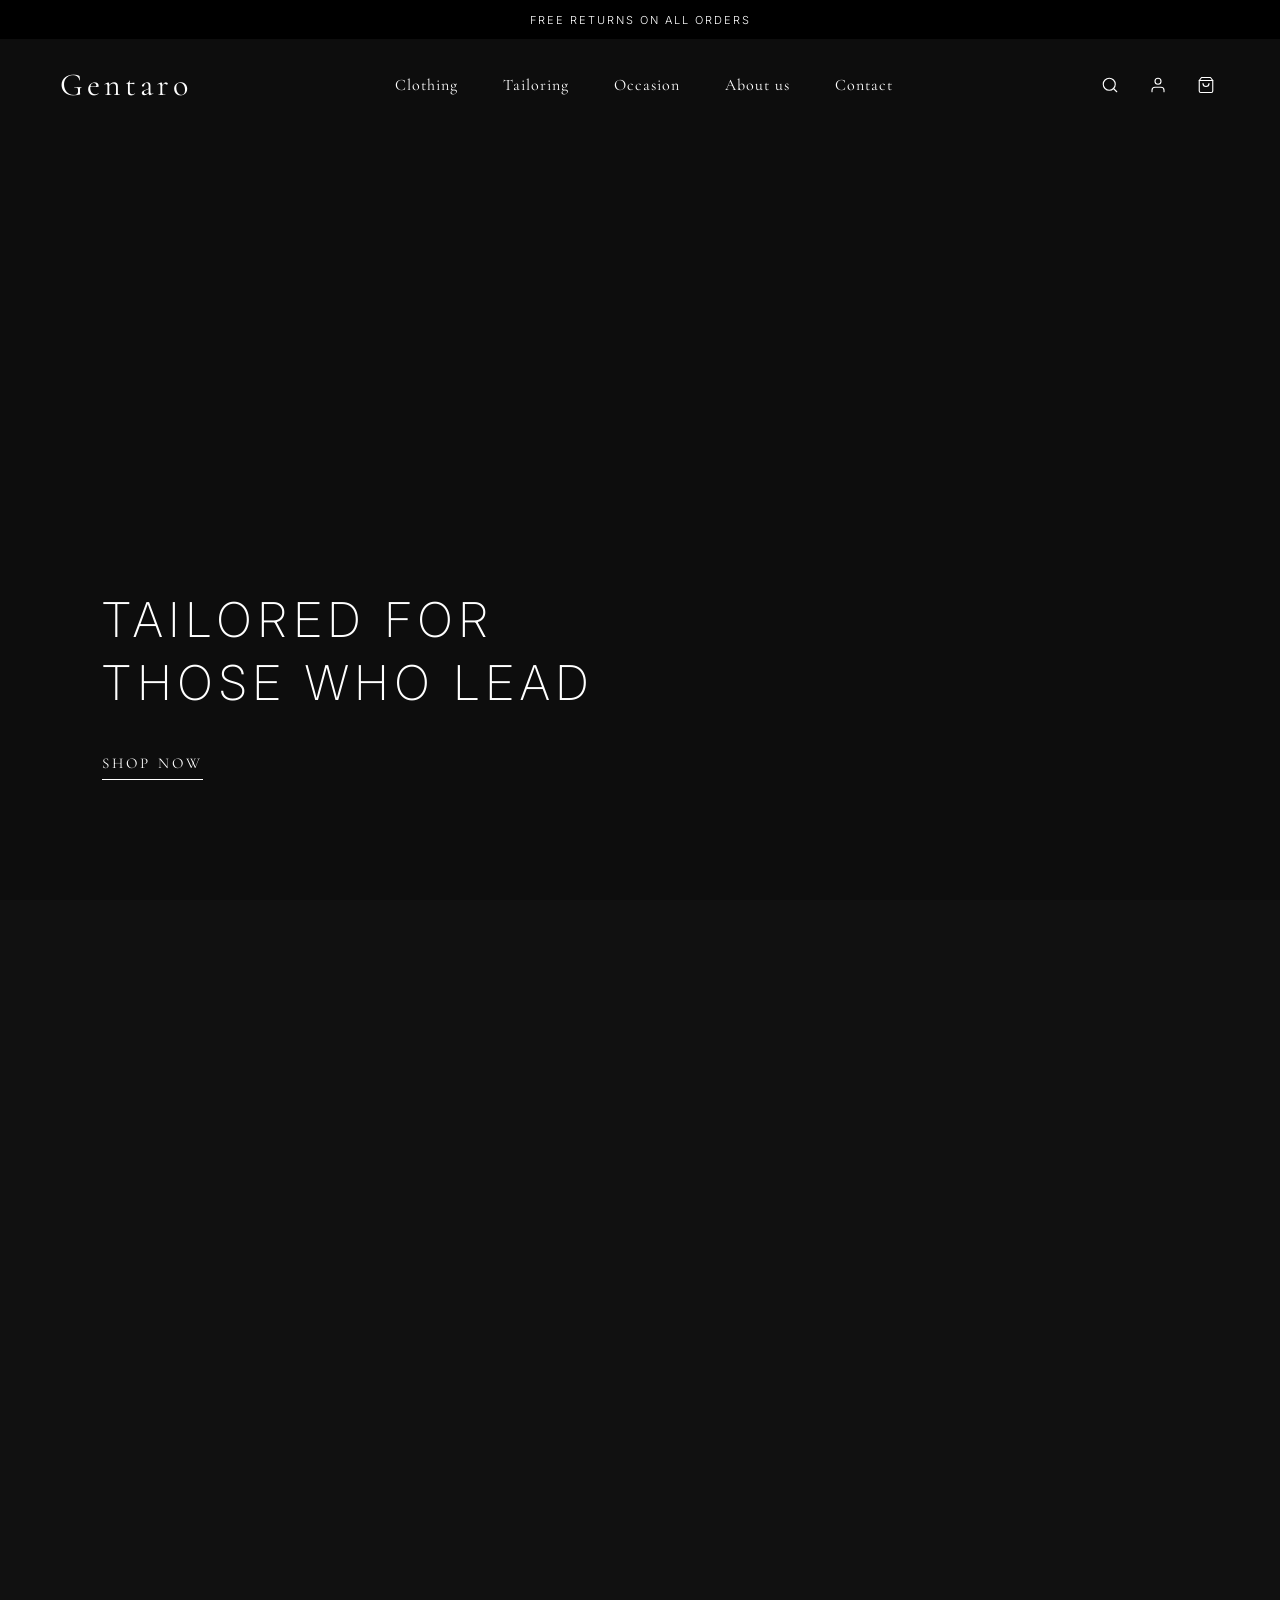
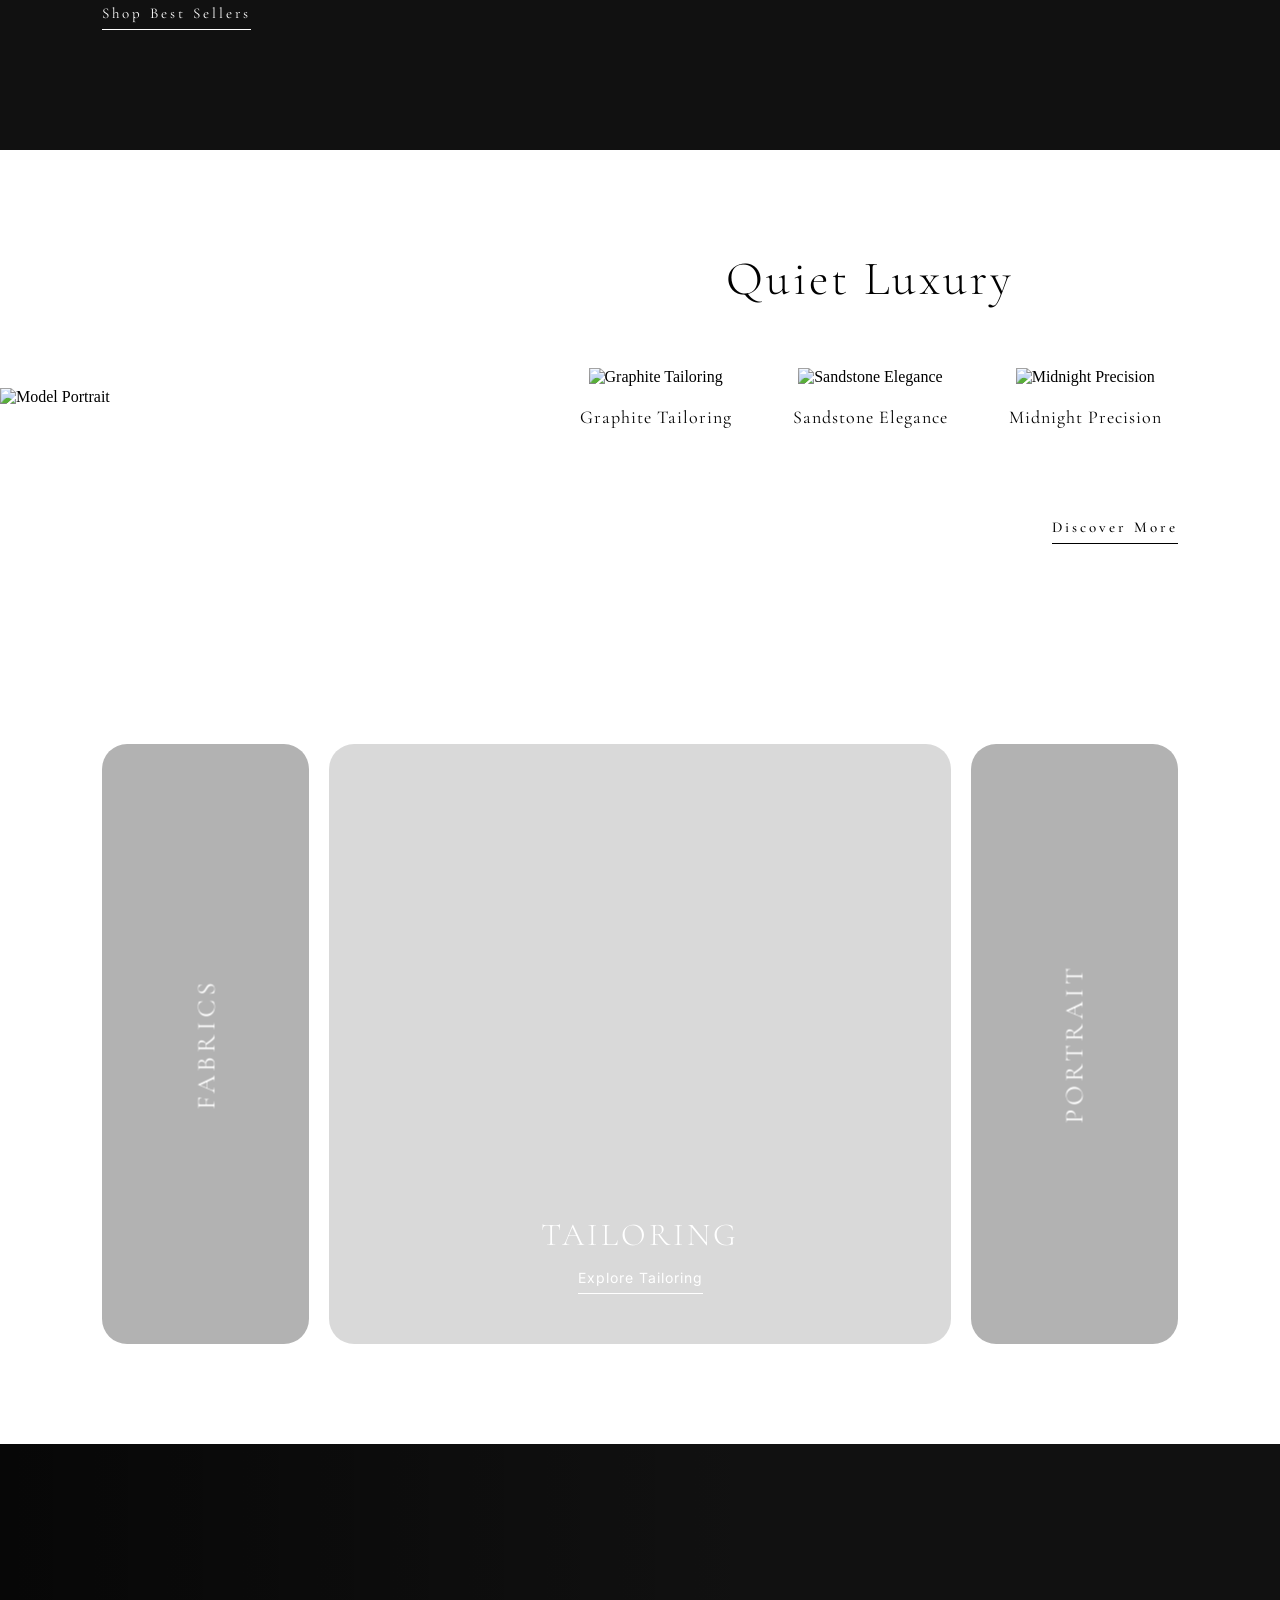
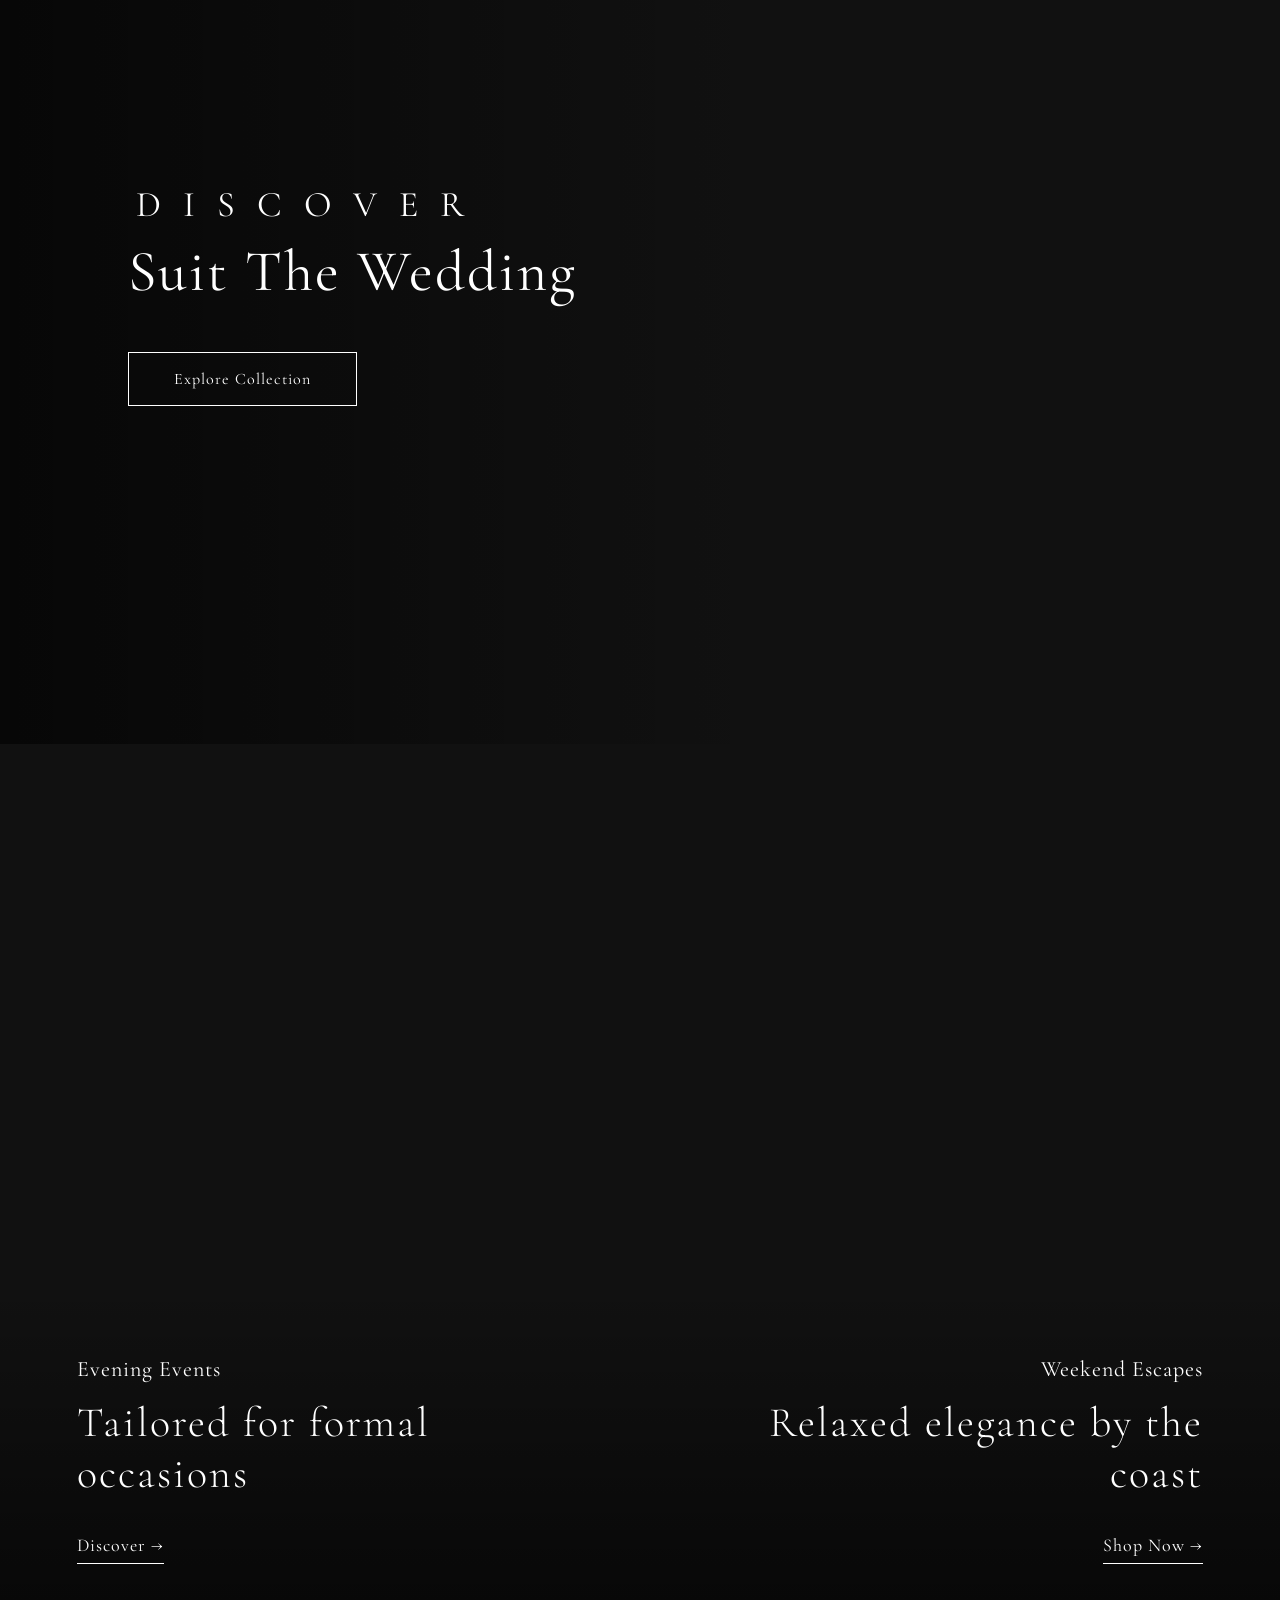
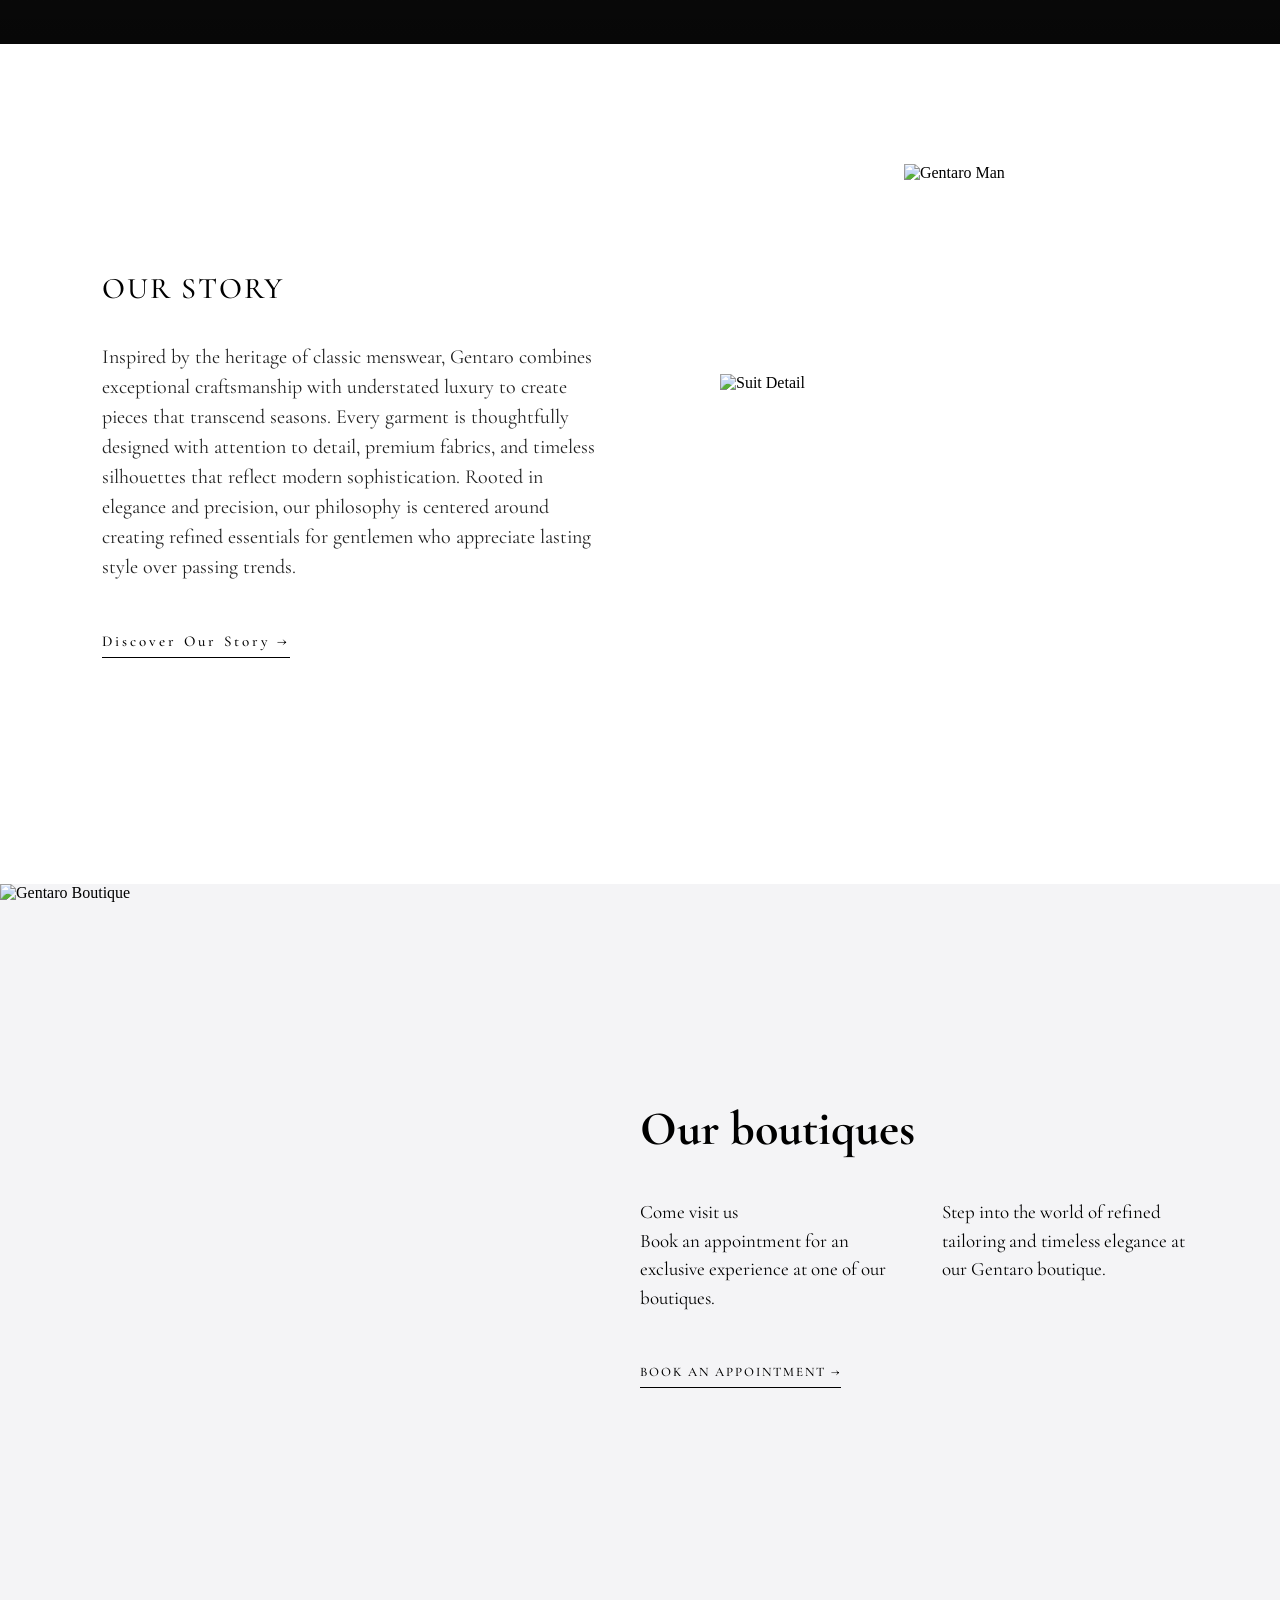
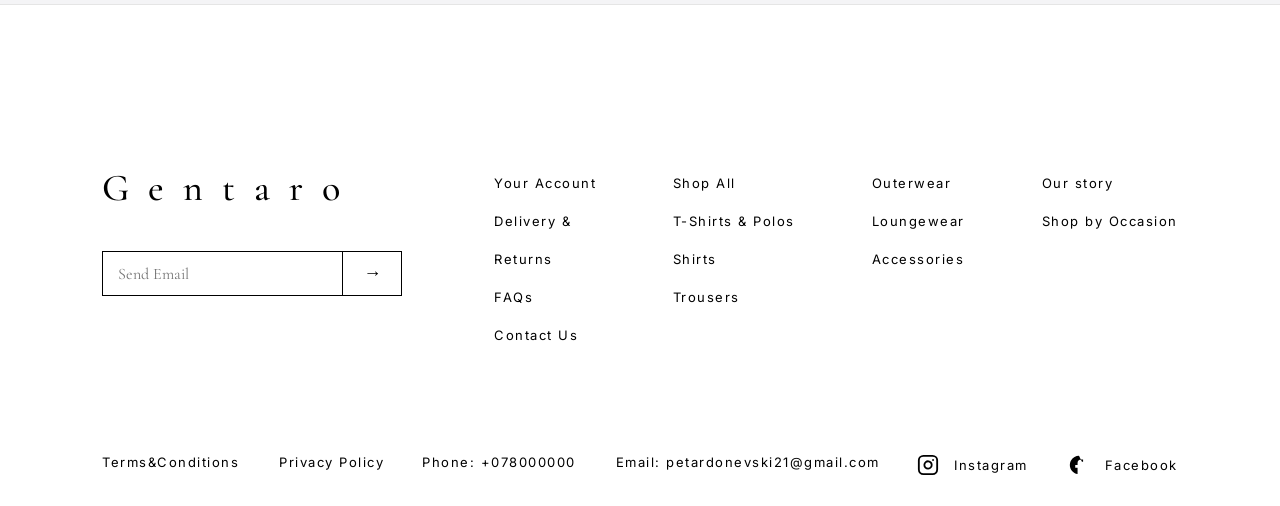
==== index.html @ dd0a818c "Initial website commit" ====
<!DOCTYPE html>
<html lang="mk">
<head>
    <meta charset="UTF-8">
    <meta name="viewport" content="width=device-width, initial-scale=1.0">
    <title>Gentaro</title>
    <link rel="preconnect" href="https://fonts.googleapis.com">
    <link rel="preconnect" href="https://fonts.gstatic.com" crossorigin>
    <link href="https://fonts.googleapis.com/css2?family=Cormorant+Garamond:ital,wght@0,300;0,400;0,500;0,600;0,700;1,400&family=Inter:wght@200;300;400;500;600&display=swap" rel="stylesheet">
    <link rel="stylesheet" href="style.css">
    <link rel="stylesheet" href="buttons.css">
    <link rel="stylesheet" href="header-scroll.css">
    <script src="header-scroll.js" defer></script>
    <script src="script.js" defer></script>
</head>
<body>

    <div class="announcement-bar">
        <div class="ticker-container">
            <span class="ticker-item active">Free returns on all orders</span>
            <span class="ticker-item">Private tailoring experience available</span>
            <span class="ticker-item">Luxury in every detail</span>
        </div>
    </div>

<header class="site-header">
        <div class="logo">Gentaro</div>
        <nav class="nav-links">
            
            <div class="clothing-wrapper">
                <a href="#">Clothing</a>
                <div class="mega-menu">
                    <div class="mega-menu-left">
                        <div class="mega-menu-column">
                            <h4>Categories</h4>
                            <a href="../PRVASTRANA/SUITS/suits.html">Shop All</a>
                            <a href="../PRVASTRANA/SUITS/suits.html">Suits</a>
                            <a href="#">Outerwear</a>
                            <a href="#">Accessories</a>
                        </div>
                        <div class="mega-menu-column">
                            <h4>Explore</h4>
                            <a href="#">New Arrivals</a>
                            <a href="#">Must Have</a>
                            <a href="#">Summer 2026</a>
                        </div>
                    </div>
                    <div class="mega-menu-right">
                        <div class="mega-img-wrapper">
                            <img src="../PRVASTRANA/slikizaprva/levoclothing.png" alt="Boutique"> 
                        </div>
                        <div class="mega-img-wrapper">
                            <img src="../PRVASTRANA/slikizaprva/clothingdesno.png" alt="Model"> 
                        </div>
                    </div>
                </div>
            </div>
            
            <div class="tailoring-wrapper">
                <a href="#">Tailoring</a>
                <div class="mega-menu">
                    <div class="tailoring-grid">
                        <a href="#" class="tailoring-card">
                            <img src="../PRVASTRANA/slikizaprva/BESPOKETAILORING.png" alt="Bespoke Tailoring">
                            <div class="card-overlay"></div>
                            <span class="card-title">Bespoke Tailoring</span>
                        </a>
                        <a href="#" class="tailoring-card">
                            <img src="../PRVASTRANA/slikizaprva/MEASURE.png" alt="Made to Measure">
                            <div class="card-overlay"></div>
                            <span class="card-title">Made to Measure</span>
                        </a>
                        <a href="../PRVASTRANA/TAILORING/tailoring.html" class="tailoring-card">
                            <img src="../PRVASTRANA/slikizaprva/PROCESS.jpg" alt="The Process">
                            <div class="card-overlay"></div>
                            <span class="card-title">The Process</span>
                        </a>
                    </div>
                </div>
            </div>
            
            <div class="occasion-wrapper">
                <a href="#">Occasion</a>
                <div class="mega-menu">
                    <div class="occasion-left">
                        <div class="mega-menu-column">
                            <h4>Special Occasions</h4>
                            <a href="#">Party Season</a>
                            <a href="#">Wedding</a>
                            <a href="#">Date Night</a>
                            <a href="#">Black Tie</a>
                            
                            <h4 style="margin-top: 30px;">Everyday</h4>
                            <a href="#">Weekend</a>
                            <a href="#">Work</a>
                        </div>
                    </div>
                    
                    <div class="occasion-right">
                        <a href="#" class="occasion-card">
                            <img src="../PRVASTRANA/slikizaprva/occasioneden.png" alt="Work">
                            <div class="card-overlay"></div>
                            <span class="card-title">Work</span>
                        </a>
                        <a href="#" class="occasion-card">
                            <img src="../PRVASTRANA/slikizaprva/occasiondva.png" alt="Party">
                            <div class="card-overlay"></div>
                            <span class="card-title">Party</span>
                        </a>
                        <a href="#" class="occasion-card">
                            <img src="../PRVASTRANA/slikizaprva/occasiontri.png" alt="Weekend">
                            <div class="card-overlay"></div>
                            <span class="card-title">Weekend</span>
                        </a>
                    </div>
                </div>
            </div>
            
            <a href="../PRVASTRANA/ABOUT/about.html">About us</a>
            <a href="../PRVASTRANA/CONTACT/contact.html">Contact</a>
        </nav>
        
<div class="header-icons">
            <button class="icon-btn" aria-label="Search">
                <svg width="18" height="18" viewBox="0 0 24 24" fill="none" stroke="currentColor" stroke-width="1.5" stroke-linecap="round" stroke-linejoin="round"><circle cx="11" cy="11" r="8"></circle><line x1="21" y1="21" x2="16.65" y2="16.65"></line></svg>
            </button>
            <a href="../PRVASTRANA/LOGIN/login.html" class="icon-btn" aria-label="Profile">
                <svg width="18" height="18" viewBox="0 0 24 24" fill="none" stroke="currentColor" stroke-width="1.5" stroke-linecap="round" stroke-linejoin="round"><path d="M20 21v-2a4 4 0 0 0-4-4H8a4 4 0 0 0-4 4v2"></path><circle cx="12" cy="7" r="4"></circle></svg>
            </a>
            <button class="icon-btn" aria-label="Cart">
                <svg width="18" height="18" viewBox="0 0 24 24" fill="none" stroke="currentColor" stroke-width="1.5" stroke-linecap="round" stroke-linejoin="round"><path d="M6 2L3 6v14a2 2 0 0 0 2 2h14a2 2 0 0 0 2-2V6l-3-4z"></path><line x1="3" y1="6" x2="21" y2="6"></line><path d="M16 10a4 4 0 0 1-8 0"></path></svg>
            </button>
            
            <!-- НОВО: Копче за мобилно мени (Хамбургер) -->
            <button class="icon-btn mobile-menu-toggle" aria-label="Menu" style="display: none;">
                <svg width="22" height="22" viewBox="0 0 24 24" fill="none" stroke="currentColor" stroke-width="1.5"><line x1="3" y1="12" x2="21" y2="12"></line><line x1="3" y1="6" x2="21" y2="6"></line><line x1="3" y1="18" x2="21" y2="18"></line></svg>
            </button>
        </div>
    </header>

    <section class="hero-section">
        <div class="hero-content">
            <h1>TAILORED FOR<br>THOSE WHO LEAD</h1>
            <a href="../PRVASTRANA/SUITS/suits.html" class="shop-now-btn">SHOP NOW</a>
        </div>
    </section>
    <section class="best-sellers-section">
        <div class="best-sellers-content">
            <a href="../PRVASTRANA/SUITS/suits.html" class="shop-now-btn">Shop Best Sellers</a>
        </div>
    </section>
<section class="quiet-luxury-section">
    <div class="ql-container">
        
        <div class="ql-left reveal-up">
            <div class="portrait-wrapper">
                <img src="../PRVASTRANA/slikizaprva/TRETASEKCIJA.png" alt="Model Portrait" class="portrait-img">
            </div>
        </div>

        <div class="ql-right">
            <h2 class="ql-title reveal-up">Quiet Luxury</h2>
            
            <div class="products-grid">
                <div class="product-card reveal-up" style="transition-delay: 0.1s;">
                    <div class="img-wrapper">
                        <img src="../PRVASTRANA/slikizaprva/prva.png" alt="Graphite Tailoring" class="main-img">
                        <img src="../PRVASTRANA/slikizaprva/prvanahover.png" alt="Graphite Tailoring Hover" class="hover-img">
                    </div>
                    <p>Graphite Tailoring</p>
                </div>
                
                <div class="product-card reveal-up" style="transition-delay: 0.3s;">
                    <div class="img-wrapper">
                        <img src="../PRVASTRANA/slikizaprva/vtora.png" alt="Sandstone Elegance" class="main-img">
                        <img src="../PRVASTRANA/slikizaprva/vtorahover.png" alt="Sandstone Elegance Hover" class="hover-img">
                    </div>
                    <p>Sandstone Elegance</p>
                </div>
                
                <div class="product-card reveal-up" style="transition-delay: 0.5s;">
                    <div class="img-wrapper">
                        <img src="../PRVASTRANA/slikizaprva/treta.png" alt="Midnight Precision" class="main-img">
                        <img src="../PRVASTRANA/slikizaprva/tretahover.png" alt="Midnight Precision Hover" class="hover-img">
                    </div>
                    <p>Midnight Precision</p>
                </div>
            </div>

            <div class="ql-footer reveal-up" style="transition-delay: 0.7s;">
                <a href="#" class="shop-now-btn text-dark">Discover More</a>
            </div>
        </div>
    </div>
</section>
    <section class="accordion-section">
    <div class="accordion-container">
        
        <div class="accordion-panel" style="background-image: url('../PRVASTRANA/slikizaprva/CETVRTASEKCIJATRI.jpg');">
            <div class="panel-vertical-title">FABRICS</div>
            <div class="panel-content">
                <h3>FABRICS</h3>
                <a href="#" class="shop-now-btn">Explore Fabrics</a>
            </div>
        </div>

        <div class="accordion-panel active" style="background-image: url('../PRVASTRANA/slikizaprva/CETVRTASEKCIJA.png');">
            <div class="panel-vertical-title">TAILORING</div>
            <div class="panel-content">
                <h3>TAILORING</h3>
                <a href="../PRVASTRANA/TAILORING/tailoring.html" class="shop-now-btn">Explore Tailoring</a>
            </div>
        </div>

        <div class="accordion-panel" style="background-image: url('../PRVASTRANA/slikizaprva/CETVRTASEKCIJADVA.png');">
            <div class="panel-vertical-title">PORTRAIT</div>
            <div class="panel-content">
                <h3>PORTRAIT</h3>
                <a href="#" class="shop-now-btn">Explore Portrait</a>
            </div>
        </div>

    </div>
</section>
<section class="wedding-section">
    <div class="wedding-content reveal-up">
        <h4 class="wedding-subtitle">DISCOVER</h4>
        <h2 class="wedding-title">Suit The Wedding</h2>
        
        <a href="../PRVASTRANA/SUITS/suits.html" class="wedding-btn">Explore Collection</a>
    </div>
</section>
<section class="split-display-section">
    
    <div class="split-block left-block" style="background-image: url('../PRVASTRANA/slikizaprva/leva.png');">
        <div class="split-text-content align-left reveal-up">
            <h4>Evening Events</h4>
            <h2>Tailored for formal occasions</h2>
            <a href="../PRVASTRANA/SUITS/suits.html" class="shop-now-btn text-white">Discover &rarr;</a>
        </div>
    </div>

    <div class="split-block right-block" style="background-image: url('../PRVASTRANA/slikizaprva/SESTADESNA.png');">
        <div class="split-text-content align-right reveal-up">
            <h4>Weekend Escapes</h4>
            <h2>Relaxed elegance by the coast</h2>
            <a href="../PRVASTRANA/SUITS/suits.html" class="shop-now-btn text-white">Shop Now &rarr;</a>
        </div>
    </div>

</section>
<section class="our-story-section">
    <div class="our-story-container">
        
        <div class="our-story-text reveal-up">
            <h2>OUR STORY</h2>
            <p>
                Inspired by the heritage of classic menswear, Gentaro combines exceptional craftsmanship 
                with understated luxury to create pieces that transcend seasons. Every garment is 
                thoughtfully designed with attention to detail, premium fabrics, and timeless 
                silhouettes that reflect modern sophistication. Rooted in elegance and precision, our 
                philosophy is centered around creating refined essentials for gentlemen who 
                appreciate lasting style over passing trends.
            </p>
            <a href="../PRVASTRANA/ABOUT/about.html" class="shop-now-btn text-dark">Discover Our Story &rarr;</a>
        </div>

        <div class="our-story-images reveal-up">
            <img src="../PRVASTRANA/slikizaprva/abouteden.png" alt="Gentaro Man" class="story-img-top">
            <img src="../PRVASTRANA/slikizaprva/aboutdva.jpg" alt="Suit Detail" class="story-img-bottom">
        </div>

    </div>
</section>

<section class="boutiques-section">
    <div class="boutiques-image-container">
        <img src="../PRVASTRANA/slikizaprva/predposledna.png" alt="Gentaro Boutique" class="boutique-img">
    </div>

    <div class="boutiques-content">
        <div class="boutiques-text-wrapper reveal-up">
            <h2>Our boutiques</h2>
            <div class="boutiques-info-columns">
                <p>
                    Come visit us<br>
                    Book an appointment for an exclusive experience at one of our boutiques.
                </p>
                <p>
                    Step into the world of refined tailoring and timeless elegance at our Gentaro boutique.
                </p>
            </div>
            <a href="../PRVASTRANA/CONTACT/contact.html#appointment" class="shop-now-btn text-dark uppercase-btn">BOOK AN APPOINTMENT &rarr;</a>
        </div>
    </div>
</section>
<footer class="site-footer">
    <div class="footer-top">
        <div class="footer-left">
            <h2 class="footer-logo">G e n t a r o</h2>
            <div class="newsletter-box">
                <input type="email" placeholder="Send Email" class="newsletter-input">
                <button class="newsletter-btn">→</button>
            </div>
        </div>
        
        <div class="footer-links">
            <div class="link-column">
                <a href="#" class="footer-link">Your Account</a>
                <a href="#" class="footer-link">Delivery &</a>
                <a href="#" class="footer-link">Returns</a>
                <a href="#" class="footer-link">FAQs</a>
                <a href="#" class="footer-link">Contact Us</a>
            </div>
            <div class="link-column">
                <a href="#" class="footer-link">Shop All</a>
                <a href="#" class="footer-link">T-Shirts & Polos</a>
                <a href="#" class="footer-link">Shirts</a>
                <a href="#" class="footer-link">Trousers</a>
            </div>
            <div class="link-column">
                <a href="#" class="footer-link">Outerwear</a>
                <a href="#" class="footer-link">Loungewear</a>
                <a href="#" class="footer-link">Accessories</a>
            </div>
            <div class="link-column">
                <a href="#" class="footer-link">Our story</a>
                <a href="#" class="footer-link">Shop by Occasion</a>
            </div>
        </div>
    </div>

    <div class="footer-bottom">
        <div class="bottom-left">
            <a href="#" class="footer-link">Terms&Conditions</a>
            <a href="#" class="footer-link">Privacy Policy</a>
        </div>
        
        <div class="bottom-center">
            <p>Phone: +078000000</p>
            <p>Email: petardonevski21@gmail.com</p>
        </div>
        
        <div class="bottom-right">
            <a href="#" class="footer-link social-link">
                <svg class="social-icon" viewBox="0 0 24 24" fill="none" stroke="currentColor" stroke-width="2" stroke-linecap="round" stroke-linejoin="round">
                    <rect x="2" y="2" width="20" height="20" rx="5" ry="5"></rect>
                    <path d="M16 11.37A4 4 0 1 1 12.63 8 4 4 0 0 1 16 11.37z"></path>
                    <line x1="17.5" y1="6.5" x2="17.51" y2="6.5"></line>
                </svg>
                Instagram
            </a>
            <a href="#" class="footer-link social-link">
                <svg class="social-icon" viewBox="0 0 24 24" fill="currentColor">
                    <path d="M12 2C6.477 2 2 6.477 2 12c0 4.991 3.657 9.128 8.438 9.878v-6.987h-2.54V12h2.54V9.797c0-2.506 1.492-3.89 3.777-3.89 1.094 0 2.238.195 2.238.195v2.46h-1.26c-1.243 0-1.63 1.562V12h2.773l-.443 2.89h-2.33v6.988C18.343 21.128 22 16.991 22 12c0-5.523-4.477-10-10-10z"></path>
                </svg>
                Facebook
            </a>
        </div>
    </div>
</footer>

<div class="search-overlay" id="searchOverlay"></div>
<div class="search-panel" id="searchPanel">
    <button class="search-close-btn" id="searchCloseBtn" aria-label="Close Search">
        <svg width="28" height="28" viewBox="0 0 24 24" fill="none" stroke="currentColor" stroke-width="1" stroke-linecap="round" stroke-linejoin="round"><line x1="18" y1="6" x2="6" y2="18"></line><line x1="6" y1="6" x2="18" y2="18"></line></svg>
    </button>
    <div class="search-content">
        <h2 class="search-title">Search</h2>
        <div class="search-input-wrapper">
            <input type="text" class="search-input" placeholder="What are you looking for?">
            <button class="search-submit-btn">
                <svg width="22" height="22" viewBox="0 0 24 24" fill="none" stroke="currentColor" stroke-width="1.5" stroke-linecap="round" stroke-linejoin="round"><circle cx="11" cy="11" r="8"></circle><line x1="21" y1="21" x2="16.65" y2="16.65"></line></svg>
            </button>
        </div>

        <div class="search-suggestions">
            <h3 class="suggestions-heading">Search Suggestions</h3>
            <ul class="suggestions-list">
                <li><a href="../PRVASTRANA/SUITS/suits.html">Suits & Tailoring</a></li>
                <li><a href="#">New Arrivals</a></li>
                <li><a href="#">Summer 2026 Collection</a></li>
                <li><a href="#">Accessories</a></li>
            </ul>
        </div>
    </div>
</div>
<div class="cart-overlay" id="cartOverlay"></div>
<div class="cart-panel" id="cartPanel">
    <div class="cart-header">
        <h2 class="cart-title">Shopping Bag</h2>
        <button class="cart-close-btn" id="cartCloseBtn" aria-label="Close Cart">
            <svg width="24" height="24" viewBox="0 0 24 24" fill="none" stroke="currentColor" stroke-width="1" stroke-linecap="round" stroke-linejoin="round"><line x1="18" y1="6" x2="6" y2="18"></line><line x1="6" y1="6" x2="18" y2="18"></line></svg>
        </button>
    </div>
    
    <div class="cart-content">
        <div class="cart-item">
            <div class="cart-item-img-wrapper">
                <img src="../PRVASTRANA/PRODUCTS6CRVENO/slikiodela/crveno.png" alt="Graphite Tailoring" class="cart-item-img">
            </div>
            <div class="cart-item-details">
                <div class="cart-item-top">
                    <h3 class="cart-item-name">Graphite Tailoring</h3>
                    <p class="cart-item-price">€ 1,250.00</p>
                </div>
                <p class="cart-item-meta">Color: Charcoal</p>
                <p class="cart-item-meta">Size: 40R</p>
                <div class="cart-item-bottom">
                    <div class="cart-quantity">
                        <button class="qty-btn">-</button>
                        <span class="qty-num">1</span>
                        <button class="qty-btn">+</button>
                    </div>
                    <button class="cart-item-remove">Remove</button>
                </div>
            </div>
        </div>
    </div>

    <div class="cart-footer">
        <div class="cart-subtotal">
            <span>Subtotal</span>
            <span>€ 1,250.00</span>
        </div>
        <p class="cart-shipping-note">Taxes and shipping calculated at checkout.</p>
        <button class="cart-checkout-btn">Proceed to Checkout</button>
    </div>
</div>


        <!-- НОВО: Мобилно Мени Панел (според menimobile.JPG) -->
<div class="mobile-menu-overlay" id="mobileMenuOverlay"></div>
<div class="mobile-menu-panel" id="mobileMenuPanel">
<div class="m-menu-header">
    <a href="../PRVASTRANA/LOGIN/login.html" aria-label="Profile" style="color: inherit; display: flex;">
        <svg width="20" height="20" viewBox="0 0 24 24" fill="none" stroke="currentColor" stroke-width="1.5"><path d="M20 21v-2a4 4 0 0 0-4-4H8a4 4 0 0 0-4 4v2"></path><circle cx="12" cy="7" r="4"></circle></svg>
    </a>
    <span class="m-menu-logo">Gentaro</span>
    <button class="m-menu-close" id="mobileMenuCloseBtn">✕</button>
</div>
    
    <div class="m-menu-body">
        <div class="m-accordion-item">
            <button class="m-accordion-btn">Clothing <span>v</span></button>
            <div class="m-accordion-content">
                <p class="m-cat-title">Categories</p>
                <a href="#">Shop All</a>
                <a href="#">Suits</a>
                <a href="#">Outerwear</a>
                <a href="#">Accessories</a>
    <div class="m-placeholder-images">
    <img src="../PRVASTRANA/slikizaprva/levoclothing.png" alt="Boutique" style="flex: 1; height: 120px; object-fit: cover;">
    <img src="../PRVASTRANA/slikizaprva/clothingdesno.png" alt="Model" style="flex: 1; height: 120px; object-fit: cover;">
</div>
            </div>
        </div>
        
        <div class="m-accordion-item">
            <button class="m-accordion-btn">Tailoring <span>v</span></button>
            <div class="m-accordion-content">
                <a href="#">Bespoke Tailoring</a>
                <a href="#">Made to Measure</a>
                <a href="#">The Process</a>
            </div>
        </div>
        
        <div class="m-accordion-item">
            <button class="m-accordion-btn">Occasion <span>v</span></button>
            <div class="m-accordion-content">
                <p class="m-cat-title">Special Occasions</p>
                <a href="#">Party Season</a>
                <a href="#">Wedding</a>
                <a href="#">Black Tie</a>
            </div>
        </div>
        
        <div class="m-accordion-item">
            <a href="../PRVASTRANA/ABOUT/about.html" class="m-simple-link">About us <span>v</span></a>
        </div>
        <div class="m-accordion-item">
            <a href="../PRVASTRANA/CONTACT/contact.html" class="m-simple-link">Contact <span>v</span></a>
        </div>
    </div>
</div>
</body>
</html>
---- style.css ----
/* Основно ресетирање */
* {
    margin: 0;
    padding: 0;
    box-sizing: border-box;
}

body {
    overflow-x: hidden;
    background-color: #111;
}

/* --- НАЈГОРНА ЛЕНТА (ANNOUNCEMENT BAR) --- */
.announcement-bar {
    background-color: #000;
    color: #fff;
    font-family: 'Inter', sans-serif;
    font-size: 11px;
    font-weight: 300;
    text-transform: uppercase;
    letter-spacing: 2px;
    height: 40px;
    display: flex;
    justify-content: center;
    align-items: center;
    overflow: hidden;
    position: relative;
    width: 100%;
    z-index: 1001;
    border-bottom: 1px solid rgba(255, 255, 255, 0.05);
}

.ticker-container {
    position: relative;
    width: 100%;
    height: 100%;
    display: flex;
    justify-content: center;
    align-items: center;
}

.ticker-item {
    position: absolute;
    white-space: nowrap;
    opacity: 0;
    transform: translateX(100%);
    transition: transform 0.8s cubic-bezier(0.25, 1, 0.5, 1), opacity 0.8s ease;
}

.ticker-item.active {
    opacity: 1;
    transform: translateX(0);
}

.ticker-item.exit {
    opacity: 0;
    transform: translateX(-100%);
}

/* --- ГЛАВНО МЕНИ (HEADER) --- */
/* --- ГЛАВНО МЕНИ (HEADER) --- */
.site-header {
    position: absolute; /* Го враќаме на absolute за да стои под црната лента */
    top: 40px; /* Спуштено точно за висината на announcement bar-от */
    left: 0;
    width: 100%;
    display: flex;
    justify-content: space-between;
    align-items: center;
    padding: 25px 60px;
    z-index: 1000;

    color: #ffffff;
    background-color: transparent; /* Проѕирно на почеток */

    transition:
    background-color 0.4s cubic-bezier(0.25, 1, 0.5, 1),
    color 0.4s cubic-bezier(0.25, 1, 0.5, 1),
    box-shadow 0.4s ease,
    transform 0.45s cubic-bezier(0.25, 1, 0.5, 1),
    opacity 0.45s ease;
}

/* Ефект кога глувчето е над целото мени */
.site-header:hover {
    background-color: #ffffff;
    color: #000000;
    box-shadow: 0 4px 20px rgba(0, 0, 0, 0.05);
}

/* Лого */
.logo {
    font-family: 'Cormorant Garamond', serif;
    font-size: 32px;
    font-weight: 400;
    letter-spacing: 4px;
}

/* Линк елементи */
.nav-links {
    display: flex;
    gap: 45px;
}

.nav-links a {
    font-family: 'Cormorant Garamond', serif;
    color: inherit;
    text-decoration: none;
    font-size: 18.5 px;
    letter-spacing: 1px;
    transition: opacity 0.3s ease;
}

.nav-links a:hover {
    opacity: 0.6;
}

/* Икони десно */
.header-icons {
    display: flex;
    gap: 20px;
}

.icon-btn {
    background: none;
    border: none;
    color: inherit;
    cursor: pointer;
    display: flex;
    align-items: center;
    justify-content: center;
    padding: 5px;
    transition: transform 0.2s ease;
}

.icon-btn:hover {
    transform: scale(1.05);
}


/* --- HERO СЕКЦИЈА --- */
.hero-section {
    /* calc(100vh - 40px) го одзема просторот на црната лента за да нема скрол */
    height: calc(100vh - 40px); 
    width: 100%;
    
    /* Со градиентот за затемнување и сликата */
    background: linear-gradient(rgba(0, 0, 0, 0.25), rgba(0, 0, 0, 0.25)), 
                url('../PRVASTRANA//slikizaprva/hero.png') no-repeat center center/cover;
    
    display: flex;
    align-items: flex-end;
    padding-left: 8%;
    padding-bottom: 120px;
}

.hero-content {
    color: #ffffff;
    max-width: 600px;
}

.hero-content h1 {
    font-family: 'Inter', sans-serif;
    font-size: 48px;
    font-weight: 200; /* Екстра лајт за да изгледа елегантно и премиум */
    letter-spacing: 7px;
    line-height: 1.3;
    margin-bottom: 40px;
}
.best-sellers-section {
    /* calc(100vh - 50px) за да се компензира висината на белиот простор */
    height: calc(100vh - 50px);
    width: 100%;
    background: url('../PRVASTRANA/slikizaprva/vtorasekcija.png') no-repeat center center/cover;
    display: flex;
    align-items: flex-end;
    padding-left: 8%;
    padding-bottom: 120px;
    
    /* ЕВЕ ГО БЕЛИОТ ПРОСТОР ОД ФИГМА (Можеш да ја смениш висината по желба) */
    /* border-top: 50px solid #ffffff;  */
}


/* БЕЛО МЕНИ КОГА СКРОЛАШ */
.site-header.scrolled {
    position: fixed; /* Станува фиксно само откако ќе скролнеш */
    top: 0; /* Се лепи најгоре на екранот */
    background-color: #ffffff;
    color: #000000;
    box-shadow: 0 4px 20px rgba(0, 0, 0, 0.05);
}


/* КРИЕЊЕ НА МЕНИ */
.site-header.hide-header {
    transform: translateY(-120%);
    opacity: 0;
}
.quiet-luxury-section {
    background-color: #ffffff;
    padding: 100px 0; 
    color: #000000;
    overflow: hidden; 
}

.ql-container {
    display: flex;
    gap: 6%; 
    align-items: center;
    width: 100%;
}

.ql-left {
    flex: 0 0 38%; 
    position: relative;
}

.portrait-wrapper {
    position: relative;
    width: 100%;
}

.portrait-img {
    width: 100%;
    height: auto;
    object-fit: cover;
    display: block;
}

.quiet-luxury-section {
    background-color: #ffffff;
    padding: 100px 0; 
    color: #000000;
    overflow: hidden; 
}

.ql-container {
    display: flex;
    gap: 6%; 
    align-items: center;
    width: 100%;
}

.ql-left {
    flex: 0 0 38%; 
    position: relative;
}

.portrait-wrapper {
    position: relative;
    width: 100%;
}

.portrait-img {
    width: 100%;
    height: auto;
    object-fit: cover;
    display: block;
}

.ql-right {
    flex: 1;
    display: flex;
    flex-direction: column;
    padding-right: 8%; 
}

.ql-title {
    font-family: 'Cormorant Garamond', serif;
    font-size: 48px;
    font-weight: 300;
    text-align: center;
    margin-bottom: 60px;
    letter-spacing: 3px;
}

.products-grid {
    display: flex;
    gap: 30px;
    justify-content: center;
}

.product-card {
    flex: 1;
    text-align: center;
}

.product-card .img-wrapper {
    margin-bottom: 20px;
    position: relative; /* Додадено за да стои втората слика врз првата */
}

.product-card img {
    width: 100%; 
    height: auto;
    object-fit: contain;
}

.product-card p {
    font-family: 'Cormorant Garamond', serif;
    font-size: 18px;
    letter-spacing: 1px;
    color: #000000;
}
/* Ги стилизираме двете слики да имаат мазна транзиција */
.product-card img.main-img,
.product-card img.hover-img {
    width: 100%; 
    height: auto;
    object-fit: contain;
    transition: opacity 0.4s ease-in-out; /* 0.4s е таман, мазно и елегантно */
}
/* Втората слика стои точно врз првата, но е невидлива (opacity: 0) */
.product-card img.hover-img {
    position: absolute;
    top: 0;
    left: 0;
    opacity: 0; 
}
/* Ефектот кога ќе поминеш со маус */
.product-card:hover img.main-img {
    opacity: 0; /* Првата мазно се крие */
}

.product-card:hover img.hover-img {
    opacity: 1; /* Втората мазно се појавува */
}
/* Копчето Discover More */
.ql-footer {
    display: flex;
    justify-content: flex-end;
    margin-top: 90px;
    font-weight: bolder;
}

.shop-now-btn.text-dark {
    color: #000000;
}

.shop-now-btn.text-dark::after {
    background-color: #000000;
}


/* --- АНИМАЦИИ ПРИ СКРОЛАЊЕ --- */
.reveal-up {
    opacity: 0;
    transform: translateY(40px);
    transition: opacity 0.8s cubic-bezier(0.25, 1, 0.5, 1), transform 0.8s cubic-bezier(0.25, 1, 0.5, 1);
}

.reveal-up.active {
    opacity: 1;
    transform: translateY(0);
}
.accordion-section {
    width: 100%;
    background-color: #ffffff; 
    padding: 100px 8%;
    display: flex;
    justify-content: center;
}

.accordion-container {
    display: flex;
    width: 100%;
    height: 600px; 
    gap: 20px; 
}

.accordion-panel {
    flex: 1; 
    border-radius: 25px; 
    background-size: cover;
    background-position: center;
    position: relative;
    cursor: pointer;
    overflow: hidden;
    transition: flex 0.7s cubic-bezier(0.25, 1, 0.5, 1);
    
    /* ОПТИМИЗАЦИЈА: Форсирање GPU акцелерација за мазно движење */
    will-change: flex;
    transform: translateZ(0);
    backface-visibility: hidden;
}

.accordion-panel::before {
    content: '';
    position: absolute;
    inset: 0;
    background: rgba(0, 0, 0, 0.3);
    transition: background 0.7s ease;
    will-change: background; /* Оптимизација за транзицијата на бојата */
}

.accordion-panel.active {
    flex: 3; 
}

.accordion-panel.active::before {
    background: rgba(0, 0, 0, 0.15); 
}

.panel-vertical-title {
    position: absolute;
    top: 50%;
    left: 50%;
    transform: translate(-50%, -50%) rotate(-90deg);
    color: #ffffff;
    font-family: 'Cormorant Garamond', serif;
    font-size: 26px;
    letter-spacing: 4px;
    white-space: nowrap;
    transition: opacity 0.3s ease;
    opacity: 1;
    will-change: opacity; /* Оптимизација */
}

.accordion-panel.active .panel-vertical-title {
    opacity: 0;
    pointer-events: none;
}

.panel-content {
    position: absolute;
    bottom: 50px;
    left: 50%;
    transform: translateX(-50%);
    text-align: center;
    color: #ffffff;
    opacity: 0;
    pointer-events: none;
    transition: opacity 0.5s ease 0.3s;
    display: flex;
    flex-direction: column;
    align-items: center;
    gap: 15px;
    will-change: opacity; /* Оптимизација */
}

.accordion-panel.active .panel-content {
    opacity: 1;
    pointer-events: auto;
}

.panel-content h3 {
    font-family: 'Cormorant Garamond', serif;
    font-size: 32px;
    font-weight: 300;
    letter-spacing: 3px;
    margin: 0;
}

.panel-content .shop-now-btn {
    color: #ffffff; 
    text-decoration: none;
    font-family: 'Inter', sans-serif;
    font-size: 14px;
    letter-spacing: 1px;
}
.wedding-section {
    width: 100%;
    height: 100vh;
    
    /* ОВА Е НОВОТО: Градиент што оди од лево кон десно. 
       Почнува со 60% црна боја и избледува до целосно проѕирна на средината (60%) */
    background: linear-gradient(to right, rgba(0, 0, 0, 0.6) 0%, rgba(0, 0, 0, 0) 60%), 
    url('../PRVASTRANA/slikizaprva/PETTASEKCIJA.png') no-repeat center center/cover;  
    display: flex;
    align-items: center; 
    padding-left: 10%; 
}

.wedding-content {
    color: #ffffff;
    display: flex;
    flex-direction: column;
    align-items: flex-start; /* Ги подредува сите елементи во линија од лево */
}

.wedding-subtitle {
    font-family: 'Cormorant Garamond', serif;
    font-size: 36px; /* Големи букви според сликата */
    font-weight: 400;
    letter-spacing: 22px; /* Огромно растојание меѓу буквите за DISCOVER */
    margin-bottom: 10px;
    margin-left: 8px; /* Мала корекција за да се израмни со долниот текст поради letter-spacing */
}

.wedding-title {
    font-family: 'Cormorant Garamond', serif;
    font-size: 58px;
    font-weight: 400;
    margin-bottom: 45px;
    letter-spacing: 2px;
}

/* Копчето точно како на сликата */
.wedding-btn {
    display: inline-block;
    padding: 16px 45px;
    border: 1px solid #ffffff;
    color: #ffffff;
    text-decoration: none;
    font-family: 'Cormorant Garamond', serif;
    font-size: 16px;
    letter-spacing: 1px;
    /* Мазна транзиција за ховер ефектот */
    transition: background-color 0.4s ease, color 0.4s ease;
}

/* Ефектот кога ќе се помине со глувчето */
.wedding-btn:hover {
    background-color: #ffffff;
    color: #000000;
}
/* --- СЕКЦИЈА 6 (SPLIT DISPLAY) --- */
.split-display-section {
    display: flex;
    width: 100%;
    height: 100vh; /* Висина преку цел екран */
}

.split-block {
    flex: 1; /* Ги дели на точно 50% / 50% */
    background-size: cover;
    background-position: center;
    position: relative;
    display: flex;
    align-items: flex-end; /* Го турка текстот најдолу */
    padding: 80px 6%; /* Простор од страните и од дното */
}

/* Градиент само на дното за да се чита текстот совршено */
.split-block::before {
    content: '';
    position: absolute;
    inset: 0;
    /* Почнува од долу (црно 60%) и избледува до средината на сликата */
    background: linear-gradient(to top, rgba(0, 0, 0, 0.6) 0%, rgba(0, 0, 0, 0) 40%);
    z-index: 1;
}

.split-text-content {
    position: relative;
    z-index: 2; /* Над затемнувањето */
    color: #ffffff;
    display: flex;
    flex-direction: column;
    width: 100%;
}

/* Усогласување за левата страна */
.split-text-content.align-left {
    align-items: flex-start;
    text-align: left;
}

/* Усогласување за десната страна */
.split-text-content.align-right {
    align-items: flex-end;
    text-align: right;
}

.split-text-content h4 {
    font-family: 'Cormorant Garamond', serif;
    font-size: 22px;
    font-weight: 400;
    margin-bottom: 15px;
    letter-spacing: 1px;
}

.split-text-content h2 {
    font-family: 'Cormorant Garamond', serif;
    font-size: 42px;
    font-weight: 300;
    margin-bottom: 35px;
    letter-spacing: 2px;
}

/* Дополнителна класа за копчето да биде бело врз сликата */
.shop-now-btn.text-white {
    color: #ffffff;
    font-family: 'Cormorant Garamond', serif;
    font-size: 18px;
    letter-spacing: 1px;
    text-decoration: none;
    /* Ако имаш ::after елемент за линијата, осигури се дека и таа е бела */
}

.shop-now-btn.text-white::after {
    background-color: #ffffff;
}
/* --- СЕКЦИЈА 7 (OUR STORY) --- */
.our-story-section {
    background-color: #ffffff;
    padding: 120px 8%;
    display: flex;
    justify-content: center;
    width: 100%;
}

.our-story-container {
    display: flex;
    align-items: center; /* Центрира по вертикала */
    max-width: 1300px;
    width: 100%;
    gap: 80px; /* Простор меѓу текстот и сликите */
}

/* --- Лева колона (Текст) --- */
.our-story-text {
    flex: 1;
    max-width: 500px;
}

.our-story-text h2 {
    font-family: 'Cormorant Garamond', serif;
    font-size: 30px;
    letter-spacing: 2px;
    margin-bottom: 35px;
    font-weight: 500;
    color: #000000;
}

.our-story-text p {
    font-family: 'Cormorant Garamond', serif;
    font-size: 20px; /* Поголем фонт за подобра читливост според дизајнот */
    line-height: 1.5;
    color: #222222;
    margin-bottom: 50px;
}

/* Модификатор за темна верзија на твоето копче */
.shop-now-btn.text-dark {
    color: #000000;
    font-weight: 500;
}

/* Ако имаш линија во ::after од претходно, ова ќе ја обои црна */
.shop-now-btn.text-dark::after {
    background-color: #000000;
}

/* --- Десна колона (Слики) --- */
.our-story-images {
    flex: 1;
    position: relative;
    height: 600px; /* Контејнерот мора да има висина за апсолутните слики */
}

/* Сликата што стои горе-десно */
.story-img-top {
    position: absolute;
    top: 0;
    right: 0;
    width: 55%;
    height: 65%;
    object-fit: cover;
    z-index: 1;
}

/* Сликата што стои долу-лево и се преклопува */
.story-img-bottom {
    position: absolute;
    bottom: 0;
    left: 40px; /* Малку поместена на десно од работ */
    width: 50%;
    height: 65%;
    object-fit: cover;
    z-index: 2; /* Ова ја става сликата ВРЗ првата */
}
/* --- СЕКЦИЈА 8 (OUR BOUTIQUES) --- */
.boutiques-section {
    display: flex;
    width: 100%;
    min-height: 80vh;
    background-color: #f4f4f6;
}

/* Контејнерот на сликата */
.boutiques-image-container {
    flex: 1;
    overflow: hidden; /* Ја сече сликата доколку е преголема */
}

/* Самата слика */
.boutique-img {
    width: 100%;
    height: 100%;
    object-fit: cover; /* Ова е најважно - ја полни рамката без да ја деформира */
    display: block;
}

/* Десна страна (останува исто) */
.boutiques-content {
    flex: 1;
    display: flex;
    align-items: center;
    padding: 80px 6%;
}

.boutiques-text-wrapper {
    max-width: 600px;
}

.boutiques-text-wrapper h2 {
    font-family: 'Cormorant Garamond', serif;
    font-size: 48px;
    margin-bottom: 40px;
}

.boutiques-info-columns {
    display: flex;
    gap: 40px;
    margin-bottom: 50px;
}

.boutiques-info-columns p {
    flex: 1;
    font-family: 'Cormorant Garamond', serif;
    font-size: 19px;
    line-height: 1.5;
}

.uppercase-btn {
    text-transform: uppercase;
    font-size: 13px !important;
    letter-spacing: 2px !important;
}
/* --- СЕКЦИЈА: ФУТЕР (FOOTER) --- */
.site-footer {
    background-color: #ffffff;
    color: #000000;
    padding: 160px 8% 30px 8%; /* <--- 160px padding горе (60 стари + 100 нови) */
    font-family: 'Inter', sans-serif;
    border-top: 1px solid rgba(0, 0, 0, 0.1);
    width: 100%;
}

.footer-top {
    display: flex;
    justify-content: space-between;
    margin-bottom: 70px;
    flex-wrap: wrap;
    gap: 50px;
}

/* Лева страна (Лого и инпут) */
.footer-left {
    flex: 1;
    min-width: 300px;
}

.footer-logo {
    font-family: 'Cormorant Garamond', serif;
    font-size: 38px;
    font-weight: 500;
    letter-spacing: 5px;
    margin-bottom: 40px;
}

.newsletter-box {
    display: flex;
    border: 1px solid #000000;
    max-width: 300px;
    height: 45px;
}

.newsletter-input {
    flex: 1;
    padding: 0 15px;
    border: none;
    outline: none;
    font-family: 'Cormorant Garamond', serif;
    font-size: 16px;
    color: #333;
}

.newsletter-btn {
    background: transparent;
    border: none;
    border-left: 1px solid #000000;
    padding: 0 20px;
    cursor: pointer;
    font-size: 18px;
    transition: background-color 0.3s ease, color 0.3s ease;
}

.newsletter-btn:hover {
    background-color: #000000;
    color: #ffffff;
}

/* Десна страна (Линкови) */
.footer-links {
    flex: 2;
    display: flex;
    justify-content: space-between;
    gap: 30px;
    flex-wrap: wrap;
    padding-top: 10px;
}

.link-column {
    display: flex;
    flex-direction: column;
    gap: 22px;
}

/* --- НОВИ СТИЛОВИ ЗА ЛИНКОВИТЕ И АНИМАЦИЈАТА --- */
.footer-link {
    font-family: 'Inter', sans-serif;
    font-size: 13px;
    letter-spacing: 1.5px;
    color: #000000;
    text-decoration: none;
    position: relative;
    width: fit-content;
    font-weight: 400;
}

/* Анимација - Линија што се појавува на ховер */
.footer-link::after {
    content: '';
    position: absolute;
    width: 0;
    height: 1px;
    bottom: -4px;
    left: 0;
    background-color: #000000;
    transition: width 0.3s ease;
}

.footer-link:hover::after {
    width: 100%;
}

/* Долна лента */
.footer-bottom {
    display: flex;
    justify-content: space-between;
    align-items: flex-start;
    padding-top: 40px;
    border-top: 1px solid rgba(255, 255, 255, 0.2);
    flex-wrap: wrap;
    gap: 30px;
}

.bottom-left, 
.bottom-right {
    display: flex;
    gap: 40px;
    align-items: center;
}

.bottom-center {
    display: flex;
    gap: 40px; /* Ги става Phone и Email во еден ред како на сликата */
    align-items: center;
}

.bottom-center p {
    font-family: 'Inter', sans-serif;
    font-size: 13px;
    letter-spacing: 1.5px;
    font-weight: 400;
    color: #000000;
}

/* Социјални мрежи (Икони и текст) */
.social-link {
    display: flex;
    align-items: center;
    gap: 15px;
}

/* Тргање на анимацијата за социјалните мрежи за да не се подвлекува иконата */
.social-link::after {
    display: none;
}

.social-link:hover {
    opacity: 0.6;
    transition: opacity 0.3s ease;
}

.social-icon {
    width: 22px;
    height: 22px;
}

/* --- MEGA MENU CSS (ОСНОВНА ЛОГИКА) --- */
.clothing-wrapper, 
.tailoring-wrapper, 
.occasion-wrapper {
    /* Тргнат е падингот за да не се поместува копчето! */
    display: inline-block; 
}

.mega-menu {
    position: absolute;
    top: 100%; 
    left: 0;
    width: 100%;
    background-color: #ffffff;
    padding: 40px 8% 60px 8%;
    display: flex;
    justify-content: space-between;
    
    opacity: 0;
    visibility: hidden;
    pointer-events: none; /* Спречува менито да се збуни додека е скриено */
    transform: translateY(15px); 
    
    border-top: 1px solid rgba(0, 0, 0, 0.08);
    box-shadow: 0 15px 30px rgba(0, 0, 0, 0.05);
    z-index: 999;
    
    /* ТРГНАТ Е ДИЛЕЈОТ ОД 0.15s ЗА ДА СЕ ГАСИ ИСТОВРЕМЕНО СО ДРУГИТЕ */
    transition: opacity 0.3s ease, transform 0.3s ease, visibility 0s linear 0.3s;
}

/* Прикажување на менито при hover за СИТЕ ТРИ менија */
.clothing-wrapper:hover .mega-menu, 
.tailoring-wrapper:hover .mega-menu,
.occasion-wrapper:hover .mega-menu {
    opacity: 1;
    visibility: visible;
    pointer-events: auto;
    transform: translateY(0);
    
    /* Кога ќе ставиш маус, се пали ВЕДНАШ без чекање (0s delay) */
    transition: opacity 0.3s ease 0s, transform 0.3s ease 0s, visibility 0s linear 0s;
}

/* Линија под текстот и курсор при hover И додека си внатре во самото мени */
.clothing-wrapper:hover > a, 
.tailoring-wrapper:hover > a,
.occasion-wrapper:hover > a {
    text-decoration: underline !important;
    text-underline-offset: 6px; /* Ја спушта линијата малку подолу за да изгледа поелегантно */
    cursor: pointer !important;
    color: #000000 !important; /* Ова осигурува дека зборот горе останува црн и активен */
}

/* Позиционирање на главните линкови и курсор 'раче' */
.clothing-wrapper > a, 
.tailoring-wrapper > a,
.occasion-wrapper > a {
    position: relative; 
    cursor: pointer !important;
}

/* НОВ НЕВИДЛИВ МОСТ (Го поправа Glitch-от без да чепка дизајн, стои само под зборот) */
.clothing-wrapper > a::after, 
.tailoring-wrapper > a::after,
.occasion-wrapper > a::after {
    content: '';
    position: absolute;
    top: 100%;
    left: 0; /* Сменето за да не се пали од страна */
    width: 100%; /* Сменето да биде точно колку зборот */
    height: 60px; /* Се спушта надолу точно до менито */
    background: transparent;
    z-index: 998;
}

/* --- CLOTHING МЕНИ ДИЗАЈН --- */
.mega-menu-left {
    display: flex;
    gap: 120px;
}

.mega-menu-column {
    display: flex;
    flex-direction: column;
    gap: 18px;
    align-items: flex-start;
}

.mega-menu-column h4 {
    font-family: 'Inter', sans-serif;
    font-size: 12px;
    font-weight: 700;
    text-transform: uppercase;
    letter-spacing: 2.5px;
    margin-bottom: 5px;
    color: #000000;
}

.mega-menu-column a {
    font-family: 'Inter', sans-serif !important;
    font-size: 14px !important;
    letter-spacing: 1.5px !important;
    color: #555555 !important;
    font-weight: 400 !important;
    transition: color 0.3s ease !important;
    text-decoration: none;
}

.mega-menu-column a:hover {
    color: #000000 !important;
    opacity: 1 !important; 
}

.mega-menu-right {
    display: flex;
    gap: 30px;
}

.mega-img-wrapper {
    width: 250px; 
    height: 330px;
    overflow: hidden;
}

.mega-img-wrapper img {
    width: 100%;
    height: 100%;
    object-fit: cover;
    transition: transform 0.6s ease;
}

.mega-img-wrapper:hover img {
    transform: scale(1.04);
}

/* --- TAILORING МЕНИ ДИЗАЈН --- */
.tailoring-grid {
    display: flex;
    gap: 30px;
    width: 100%;
    justify-content: center; /* Ги центрира 3-те картички убаво на средина */
}

.tailoring-card {
    position: relative;
    flex: 1;
    max-width: 380px; /* Ограничување на ширината за да изгледа елегантно */
    height: 330px;    /* Иста висина како сликите во Clothing менито */
    overflow: hidden;
    display: block;
    text-decoration: none;
}

.tailoring-card img {
    width: 100%;
    height: 100%;
    object-fit: cover;
    transition: transform 0.6s ease;
}

/* Зум ефект како кај Clothing */
.tailoring-card:hover img {
    transform: scale(1.04);
}

/* Темниот градиент одоздола за да се чита текстот */
.card-overlay {
    position: absolute;
    bottom: 0;
    left: 0;
    width: 100%;
    height: 50%; /* Градиентот покрива само долна половина */
    background: linear-gradient(to top, rgba(0, 0, 0, 0.75) 0%, rgba(0, 0, 0, 0) 100%);
    z-index: 1;
    pointer-events: none; /* Да не пречи на кликањето */
}

/* Текстот врз сликата */
.card-title {
    position: absolute;
    bottom: 25px;
    left: 30px;
    color: #ffffff;
    font-family: 'Cormorant Garamond', serif; 
    font-size: 20px;
    font-weight: 400;
    letter-spacing: 1px;
    z-index: 2;
}

/* --- OCCASION МЕНИ ДИЗАЈН --- */
.occasion-left {
    width: 25%;
}

.occasion-right {
    display: flex;
    gap: 30px;
    justify-content: flex-end;
}

.occasion-card {
    position: relative;
    width: 250px; /* Иста ширина како сликите во Clothing */
    height: 330px; /* Иста висина како сите други */
    overflow: hidden;
    display: block;
    text-decoration: none;
}

.occasion-card img {
    width: 100%;
    height: 100%;
    object-fit: cover;
    transition: transform 0.6s ease;
}

.occasion-card:hover img {
    transform: scale(1.04);
}

/* Градиент за Occasion (ист ефект, помал опсег) */
.occasion-card .card-overlay {
    position: absolute;
    bottom: 0;
    left: 0;
    width: 100%;
    height: 40%;
    background: linear-gradient(to top, rgba(0, 0, 0, 0.75) 0%, rgba(0, 0, 0, 0) 100%);
    z-index: 1;
    pointer-events: none;
}

/* Текстот врз сликата (според сликата: помал, десно порамнет) */
.occasion-card .card-title {
    position: absolute;
    bottom: 20px;
    right: 20px;
    color: #ffffff;
    font-family: 'Inter', sans-serif;
    font-size: 13px;
    font-weight: 300;
    letter-spacing: 2px;
    z-index: 2;
    text-transform: uppercase;
}

/* ========================================= */
/* --- НОВО: SEARCH PANEL (RIGHT SLIDER) --- */
/* ========================================= */

.search-overlay {
    position: fixed;
    inset: 0;
    background: rgba(0, 0, 0, 0.4);
    opacity: 0;
    pointer-events: none;
    z-index: 10005; /* Над се друго */
    transition: opacity 0.5s ease;
}

.search-overlay.active {
    opacity: 1;
    pointer-events: auto;
}

.search-panel {
    position: fixed;
    top: 0;
    right: -100%; /* Скриено скроз десно на почеток */
    left: auto;
    width: 600px; /* Пошироко, оди повеќе кон лево */
    max-width: 100%;
    height: 100vh;
    background-color: #ffffff;
    z-index: 10006;
    /* Елегантно мазно излегување од десно */
    transition: right 0.7s cubic-bezier(0.25, 1, 0.5, 1);
    padding: 80px 60px; /* Повеќе простор за Thom Sweeney изглед */
    display: flex;
    flex-direction: column;
    color: #000000;
    box-shadow: -10px 0 40px rgba(0,0,0,0.06); /* Многу суптилна сенка за длабочина */
}

.search-panel.active {
    right: 0; /* Се појавува мазно */
}

.search-close-btn {
    background: none;
    border: none;
    cursor: pointer;
    color: #000000;
    position: absolute;
    top: 45px;
    right: 50px;
    transition: transform 0.4s ease, opacity 0.4s ease;
    padding: 10px;
}

.search-close-btn:hover {
    transform: rotate(90deg);
    opacity: 0.5;
}

.search-content {
    margin-top: 80px;
}

.search-title {
    font-family: 'Inter', sans-serif; /* Помодерен, ситен наслов */
    font-size: 11px;
    font-weight: 500;
    text-transform: uppercase;
    letter-spacing: 3px;
    margin-bottom: 40px;
    color: #666666;
}

.search-input-wrapper {
    display: flex;
    align-items: center;
    border-bottom: 1px solid #e5e5e5; /* Многу нежна линија */
    padding-bottom: 15px;
}

.search-input {
    flex: 1;
    border: none;
    outline: none;
    font-family: 'Cormorant Garamond', serif;
    font-size: 34px; /* Голем, луксузен фонт за куцање */
    color: #000000;
    background: transparent;
}

.search-input::placeholder {
    color: #cccccc;
    font-style: italic;
    font-weight: 300;
}

.search-submit-btn {
    background: none;
    border: none;
    cursor: pointer;
    color: #000000;
    padding-left: 20px;
    transition: opacity 0.3s ease;
}

.search-submit-btn:hover {
    opacity: 0.5;
}
/* --- СТИЛОВИ ЗА SEARCH SUGGESTIONS --- */
.search-suggestions {
    margin-top: 50px; /* Простор помеѓу линијата за куцање и предлозите */
}

.suggestions-heading {
    font-family: 'Inter', sans-serif;
    font-size: 11px;
    font-weight: 500;
    text-transform: uppercase;
    letter-spacing: 2px;
    color: #888888; /* Дискретна сива боја како кај Thom Sweeney */
    margin-bottom: 25px;
}

.suggestions-list {
    list-style: none;
    padding: 0;
    margin: 0;
    display: flex;
    flex-direction: column;
    gap: 18px; /* Растојание помеѓу секој предлог */
}

.suggestions-list li a {
    font-family: 'Cormorant Garamond', serif;
    font-size: 22px; /* Голем, елегантен фонт за предлозите */
    color: #000000;
    text-decoration: none;
    display: inline-block;
    transition: transform 0.4s cubic-bezier(0.25, 1, 0.5, 1), opacity 0.3s ease;
}

/* Елегантна анимација на hover - линкот малку се поместува надесно и побледува */
.suggestions-list li a:hover {
    opacity: 0.5;
    transform: translateX(8px);
}
/* ОВА ГО КРИЕ МОБИЛНОТО МЕНИ НА ДЕСКТОП */
.mobile-menu-overlay, 
.mobile-menu-panel { 
    display: none; 
}


/* ========================================= */
/* --- МАКЕДОНСКИ RESPONSIVE FIXES (MOBILE & TABLET) --- */
/* ========================================= */

@media screen and (max-width: 991px) {
    /* 1. Хедер и Мени */
    .nav-links { display: none; }
    .mobile-menu-toggle { display: block !important; }
    .site-header { padding: 15px 20px; }
    .logo { font-size: 24px; }

    /* Враќање на менито само за мобилен */
    .mobile-menu-overlay {
        display: block; 
        position: fixed; inset: 0; background: rgba(0, 0, 0, 0.4);
        opacity: 0; pointer-events: none; z-index: 10005; transition: opacity 0.4s ease;
    }
    .mobile-menu-overlay.active { opacity: 1; pointer-events: auto; }
    
    .mobile-menu-panel {
        display: flex; 
        position: fixed; top: 0; right: -100%; width: 100%; max-width: 400px;
        height: 100vh; background-color: #ffffff; z-index: 10006;
        transition: right 0.5s cubic-bezier(0.25, 1, 0.5, 1);
        flex-direction: column; color: #000; overflow-y: auto;
    }
    .mobile-menu-panel.active { right: 0; }
    
    .m-menu-header {
        display: flex; justify-content: space-between; align-items: center;
        padding: 25px 30px; border-bottom: 1px solid #eee;
    }
    .m-menu-logo { font-family: 'Cormorant Garamond', serif; font-size: 22px; letter-spacing: 4px; }
    .m-menu-close { background: none; border: none; font-size: 20px; cursor: pointer; }
    
    .m-accordion-item { border-bottom: 1px solid #eee; }
    .m-accordion-btn, .m-simple-link {
        width: 100%; text-align: left; background: none; border: none;
        padding: 20px 30px; font-family: 'Inter', sans-serif; font-size: 14px;
        display: flex; justify-content: space-between; color: #000;
        text-decoration: none; font-weight: 400; cursor: pointer;
    }
.m-accordion-content {
    max-height: 0; 
    overflow: hidden; 
    /* ПРОМЕНЕТО: Помазна и малку побавна транзиција за висината и падингот */
    transition: max-height 0.6s cubic-bezier(0.25, 1, 0.5, 1), padding 0.6s cubic-bezier(0.25, 1, 0.5, 1);
    padding: 0 30px; 
    background: #fafafa; 
    display: flex; 
    flex-direction: column;
}
    .m-accordion-content.open { max-height: 500px; padding: 20px 30px; }
    .m-accordion-content a {
        text-decoration: none; color: #555; margin-bottom: 15px;
        font-family: 'Inter', sans-serif; font-size: 13px;
    }
    .m-cat-title { font-size: 11px; text-transform: uppercase; color: #000; font-weight: bold; margin-bottom: 15px; }
    .m-placeholder-images { display: flex; gap: 10px; margin-top: 10px; }
    .m-grey-box { flex: 1; height: 120px; background-color: #999; }

    /* 2. Hero Section */
    .hero-section { background-position: center; padding-left: 5%; padding-bottom: 60px; }
    .hero-content h1 { font-size: 32px; letter-spacing: 4px; }

    /* 3. Best Sellers */
    .best-sellers-section { background-position: center right 20%; padding-left: 5%; padding-bottom: 60px; }

    /* 4. Quiet Luxury */
    .ql-container { flex-direction: column; }
    .ql-right { padding-right: 0; display: flex; flex-direction: column; padding: 0 5%; }
    .ql-title { order: -1; margin-bottom: 30px; margin-top: 40px; font-size: 36px; text-align: center; }
    .portrait-wrapper { order: 0; }
    .products-grid { order: 1; flex-direction: row; gap: 15px; margin-top: 40px; }
    .products-grid .product-card:nth-child(n+3) { display: none !important; }
    .ql-footer { order: 2; margin-top: 40px; justify-content: center; }

    /* 5. ACCORDION Картички */
    .accordion-section { padding: 40px 5%; }
    .accordion-container { display: block; height: auto; }
    .accordion-panel { position: sticky; top: 15vh; height: 70vh; width: 100%; border-radius: 15px; flex: none; margin-bottom: 20px; }
    .accordion-panel .panel-vertical-title { opacity: 0; }
    .accordion-panel .panel-content { opacity: 1; pointer-events: auto; bottom: 40px; }

    /* ========================================= */
    /* 6. SIGNORI СТИЛ: Точно како на VAKA_2.JPG */
    /* ========================================= */
    
.wedding-section {
        height: 100vh !important;
        width: 100% !important;
        padding: 0 !important;
        margin: 0 !important;
        display: flex !important;
        justify-content: center !important; 
        align-items: center !important;
        /* Тука направив промена: center top -> 30% 20% (ова го поместува фокусот понадесно и малку подолу) */
        background-position: 70% 20% !important; 
        background-size: cover !important;
    }

    .split-display-section {
        display: block !important; /* ПОПРАВКА: Ова спречува сликите да се смалуваат */
        width: 100% !important;
        height: auto !important;
        margin: 0 !important;
        padding: 0 !important;
    }

    .split-block {
        height: 100vh !important; /* ПОПРАВКА: Иста димензија како Suit the Wedding (цел екран) */
        width: 100% !important;
        padding: 0 !important;
        margin: 0 !important;
        display: flex !important;
        flex-direction: column !important;
        justify-content: center !important;
        align-items: center !important;
        background-position: center center !important;
        background-size: cover !important;
    }

    .wedding-content,
    .split-text-content.align-left, 
    .split-text-content.align-right {
        width: 100% !important;
        display: flex !important;
        flex-direction: column !important;
        align-items: center !important;
        text-align: center !important;
        padding: 40px 5% !important;
        background: radial-gradient(circle, rgba(0,0,0,0.6) 0%, rgba(0,0,0,0) 70%) !important;
    }

    .wedding-title,
    .split-text-content h2, 
    .split-text-content h3 { 
        font-size: 32px !important; 
        text-align: center !important; 
        width: 100%; 
        color: #fff !important;
        margin-bottom: 10px !important;
    }

    .wedding-content a, 
    .wedding-content button,
    .split-text-content a,
    .split-text-content button {
        border: none !important;
        background: transparent !important;
        padding: 0 0 5px 0 !important; 
        border-bottom: 1px solid #fff !important; 
        border-radius: 0 !important;
        color: #fff !important; 
        font-family: 'Cormorant Garamond', serif !important;
        font-size: 14px !important;
        letter-spacing: 2px !important;
        text-transform: none !important; 
        margin-top: 15px !important;
        display: inline-block !important;
        text-decoration: none !important;
    }

    /* ========================================= */

    /* 7. Our Story и Boutiques */
    .our-story-section { padding: 60px 5%; }
    .our-story-container { display: flex; flex-direction: column; }
    .our-story-images { order: -1; height: auto; display: flex; flex-direction: column; gap: 20px; margin-bottom: 40px; }
    .story-img-top, .story-img-bottom { position: relative !important; width: 100% !important; height: auto; left: 0 !important; bottom: 0 !important; top: 0 !important; }

    .boutiques-section { flex-direction: column; }
    .boutiques-image-container { height: 60vh; width: 100%; }
    .boutiques-content { padding: 40px 5%; order: 2; }
    .boutiques-info-columns { flex-direction: column; gap: 20px; }

/* 8. Footer */
    .site-footer { padding: 80px 5% 30px 5%; }
    .footer-top { flex-direction: column; gap: 40px; }
    .footer-links { flex-direction: column; gap: 30px; }
    .bottom-center { flex-direction: column; gap: 10px; align-items: flex-start; }

    /* Додади го ова за да се тргне account иконата од хедерот на мобилен */
    .icon-btn[aria-label="Profile"] {
        display: none !important;
    }
}
---- buttons.css ----
.shop-now-btn {
    font-family: 'Cormorant Garamond', serif;
    color: #ffffff;
    text-decoration: none;
    font-size: 15px;
    letter-spacing: 3px;
    position: relative;
    padding-bottom: 8px;
    display: inline-block;
}

/* Креирање на линијата под текстот */
.shop-now-btn::after {
    content: '';
    position: absolute;
    bottom: 0;
    left: 0;
    width: 100%;
    height: 1px;
    background-color: #ffffff;
    /* Поставување на почетна точка од десно за линијата да се собира натаму */
    transform-origin: right;
    transition: transform 0.45s cubic-bezier(0.25, 1, 0.5, 1);
}

/* Ефект кога ќе ја hover-неш линијата (исчезнува со собирање на десно) */
.shop-now-btn:hover::after {
    transform: scaleX(0);
}
/* ========================================= */
/* --- НОВО: SHOPPING BAG PANEL          --- */
/* ========================================= */

.cart-overlay {
    position: fixed;
    inset: 0;
    background: rgba(0, 0, 0, 0.4);
    opacity: 0;
    pointer-events: none;
    z-index: 10005;
    transition: opacity 0.5s ease;
}

.cart-overlay.active {
    opacity: 1;
    pointer-events: auto;
}

.cart-panel {
    position: fixed;
    top: 0;
    right: -100%;
    width: 500px;
    max-width: 100%;
    height: 100vh;
    background-color: #ffffff;
    z-index: 10006;
    transition: right 0.7s cubic-bezier(0.25, 1, 0.5, 1);
    display: flex;
    flex-direction: column;
    color: #000000;
    box-shadow: -10px 0 40px rgba(0,0,0,0.06);
}

.cart-panel.active {
    right: 0;
}

.cart-header {
    display: flex;
    justify-content: space-between;
    align-items: center;
    padding: 40px 50px;
    border-bottom: 1px solid #f0f0f0;
}

.cart-title {
    font-family: 'Inter', sans-serif;
    font-size: 11px;
    font-weight: 500;
    text-transform: uppercase;
    letter-spacing: 3px;
    color: #000000;
}

.cart-close-btn {
    background: none;
    border: none;
    cursor: pointer;
    color: #000000;
    transition: transform 0.4s ease, opacity 0.3s ease;
}

.cart-close-btn:hover {
    transform: rotate(90deg);
    opacity: 0.5;
}

/* Содржина на кошничката */
.cart-content {
    flex: 1;
    overflow-y: auto;
    padding: 40px 50px;
}

.cart-item {
    display: flex;
    gap: 25px;
    margin-bottom: 40px;
}

.cart-item-img-wrapper {
    width: 100px;
    height: 130px;
    flex-shrink: 0;
}

.cart-item-img {
    width: 100%;
    height: 100%;
    object-fit: cover;
}

.cart-item-details {
    flex: 1;
    display: flex;
    flex-direction: column;
}

.cart-item-top {
    display: flex;
    justify-content: space-between;
    align-items: flex-start;
    margin-bottom: 8px;
}

.cart-item-name {
    font-family: 'Cormorant Garamond', serif;
    font-size: 20px;
    font-weight: 400;
    color: #000000;
}

.cart-item-price {
    font-family: 'Inter', sans-serif;
    font-size: 12px;
    font-weight: 500;
}

.cart-item-meta {
    font-family: 'Inter', sans-serif;
    font-size: 11px;
    color: #777777;
    margin-bottom: 4px;
}

.cart-item-bottom {
    margin-top: auto;
    display: flex;
    justify-content: space-between;
    align-items: center;
}

.cart-quantity {
    display: flex;
    align-items: center;
    border: 1px solid #e0e0e0;
    padding: 5px 10px;
}

.qty-btn {
    background: none;
    border: none;
    cursor: pointer;
    font-size: 14px;
    color: #000000;
    padding: 0 5px;
}

.qty-num {
    font-family: 'Inter', sans-serif;
    font-size: 11px;
    margin: 0 15px;
}

.cart-item-remove {
    background: none;
    border: none;
    font-family: 'Inter', sans-serif;
    font-size: 10px;
    text-transform: uppercase;
    letter-spacing: 1px;
    color: #999999;
    cursor: pointer;
    text-decoration: underline;
    transition: color 0.3s ease;
}

.cart-item-remove:hover {
    color: #000000;
}

/* Футер на кошничката */
.cart-footer {
    padding: 40px 50px;
    border-top: 1px solid #f0f0f0;
    background-color: #ffffff;
}

.cart-subtotal {
    display: flex;
    justify-content: space-between;
    font-family: 'Inter', sans-serif;
    font-size: 13px;
    font-weight: 500;
    text-transform: uppercase;
    letter-spacing: 1.5px;
    margin-bottom: 15px;
    color: #000000;
}

.cart-shipping-note {
    font-family: 'Inter', sans-serif;
    font-size: 11px;
    color: #888888;
    margin-bottom: 30px;
}

.cart-checkout-btn {
    width: 100%;
    background-color: #000000;
    color: #ffffff;
    border: 1px solid #000000;
    padding: 18px;
    font-family: 'Inter', sans-serif;
    font-size: 11px;
    font-weight: 500;
    text-transform: uppercase;
    letter-spacing: 2px;
    cursor: pointer;
    transition: background-color 0.3s ease, color 0.3s ease;
}

.cart-checkout-btn:hover {
    background-color: #ffffff;
    color: #000000;
}
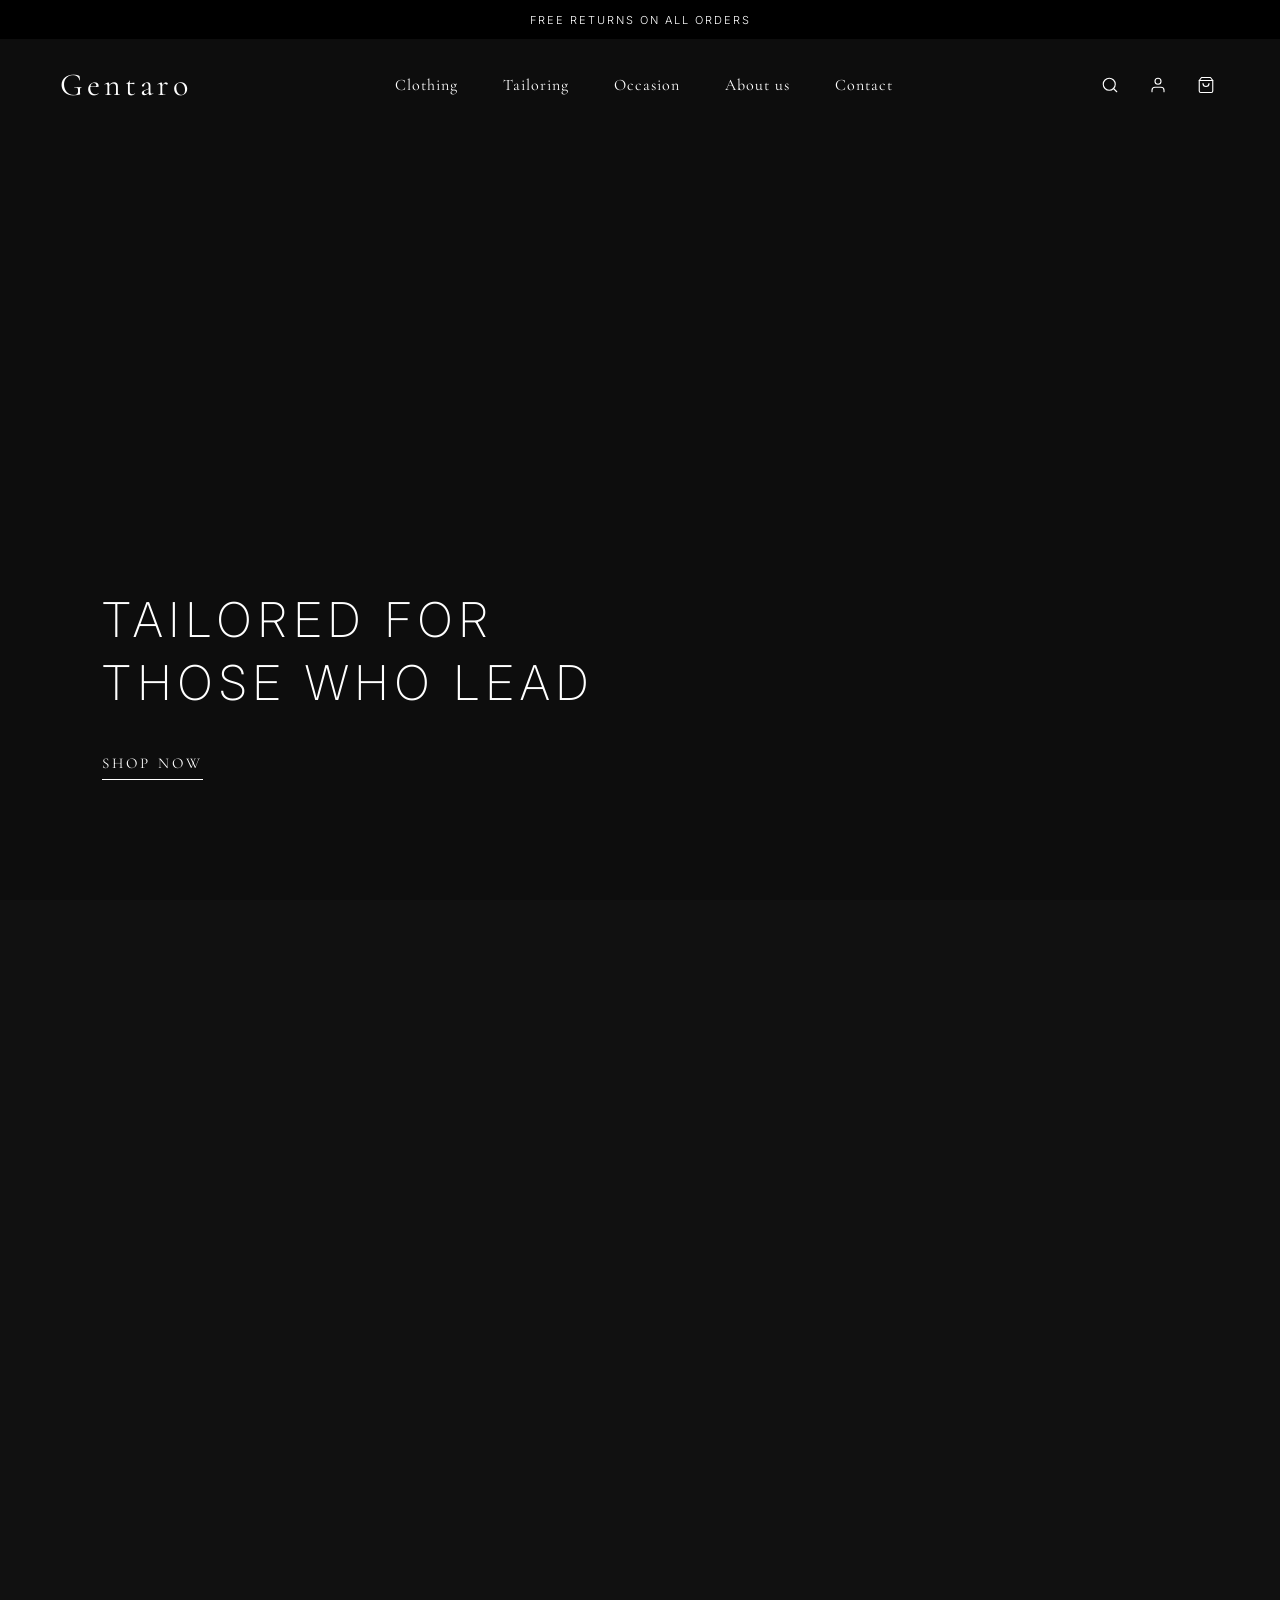
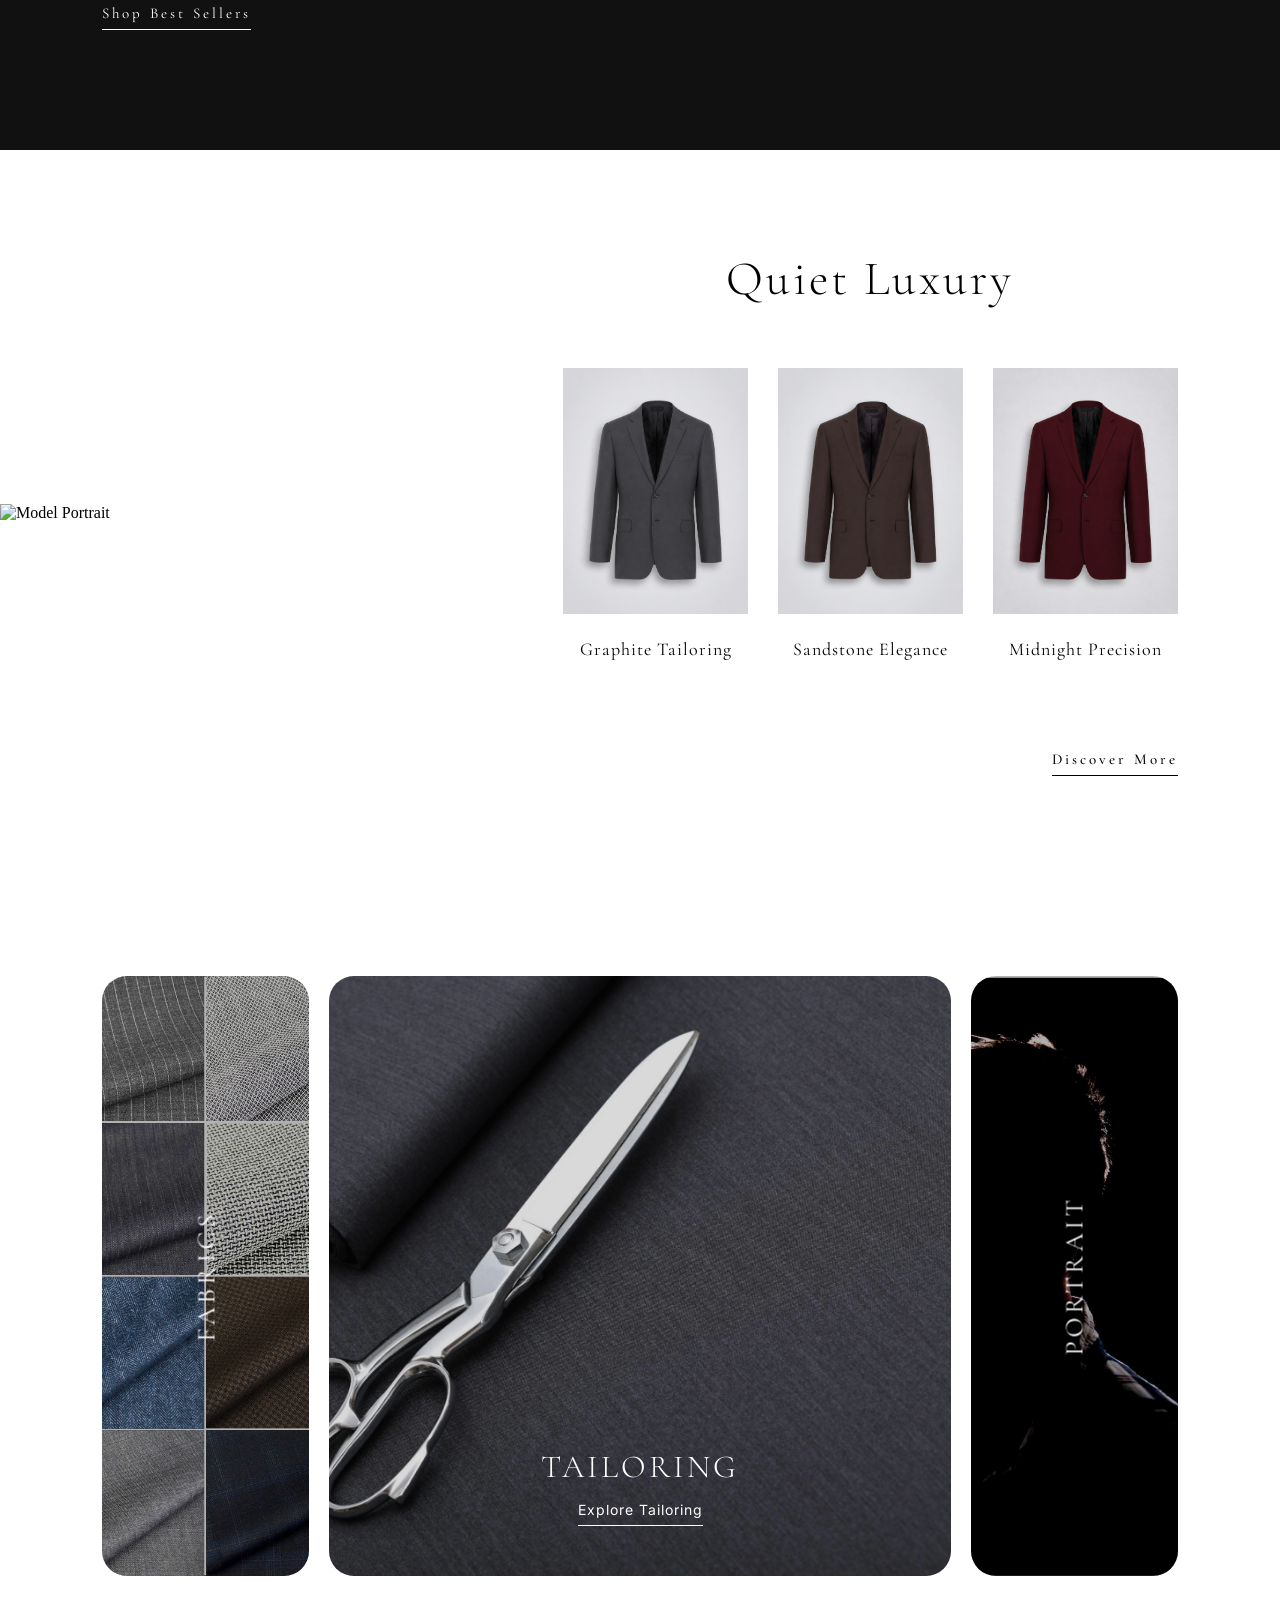
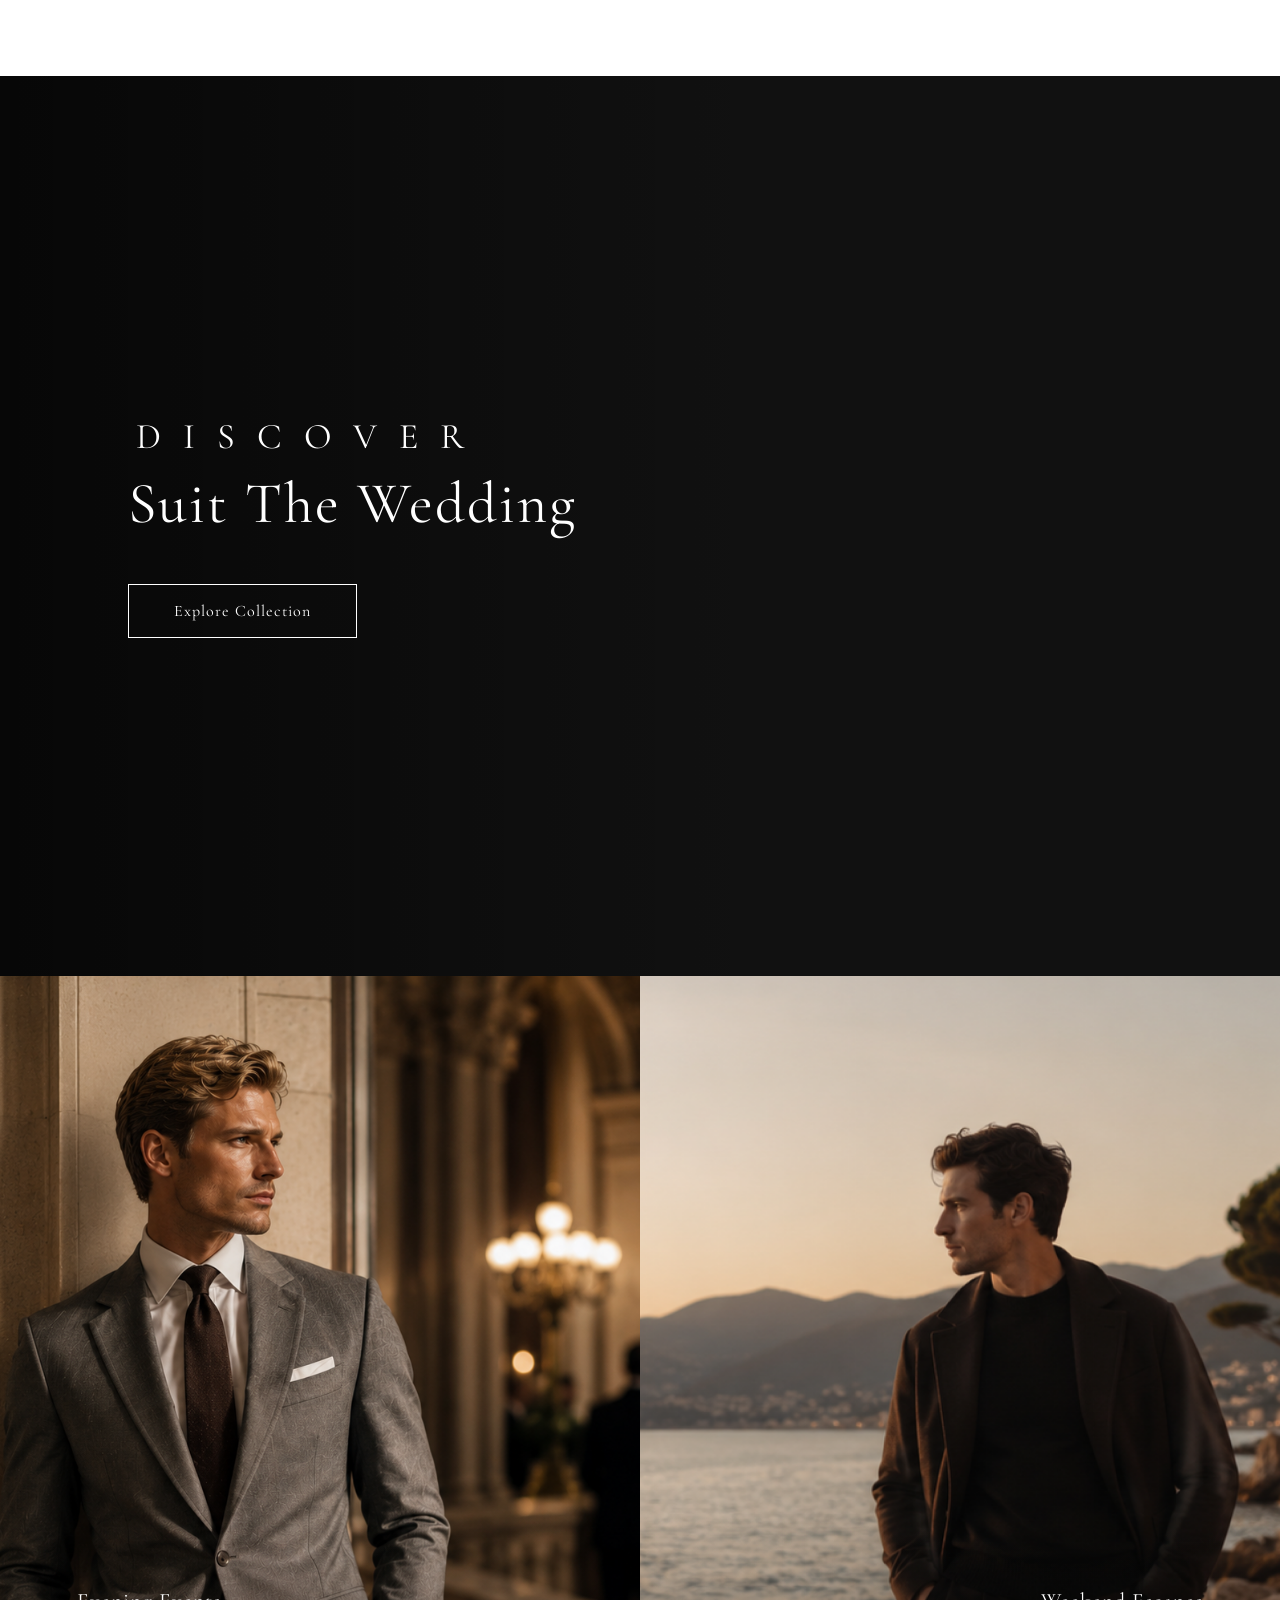
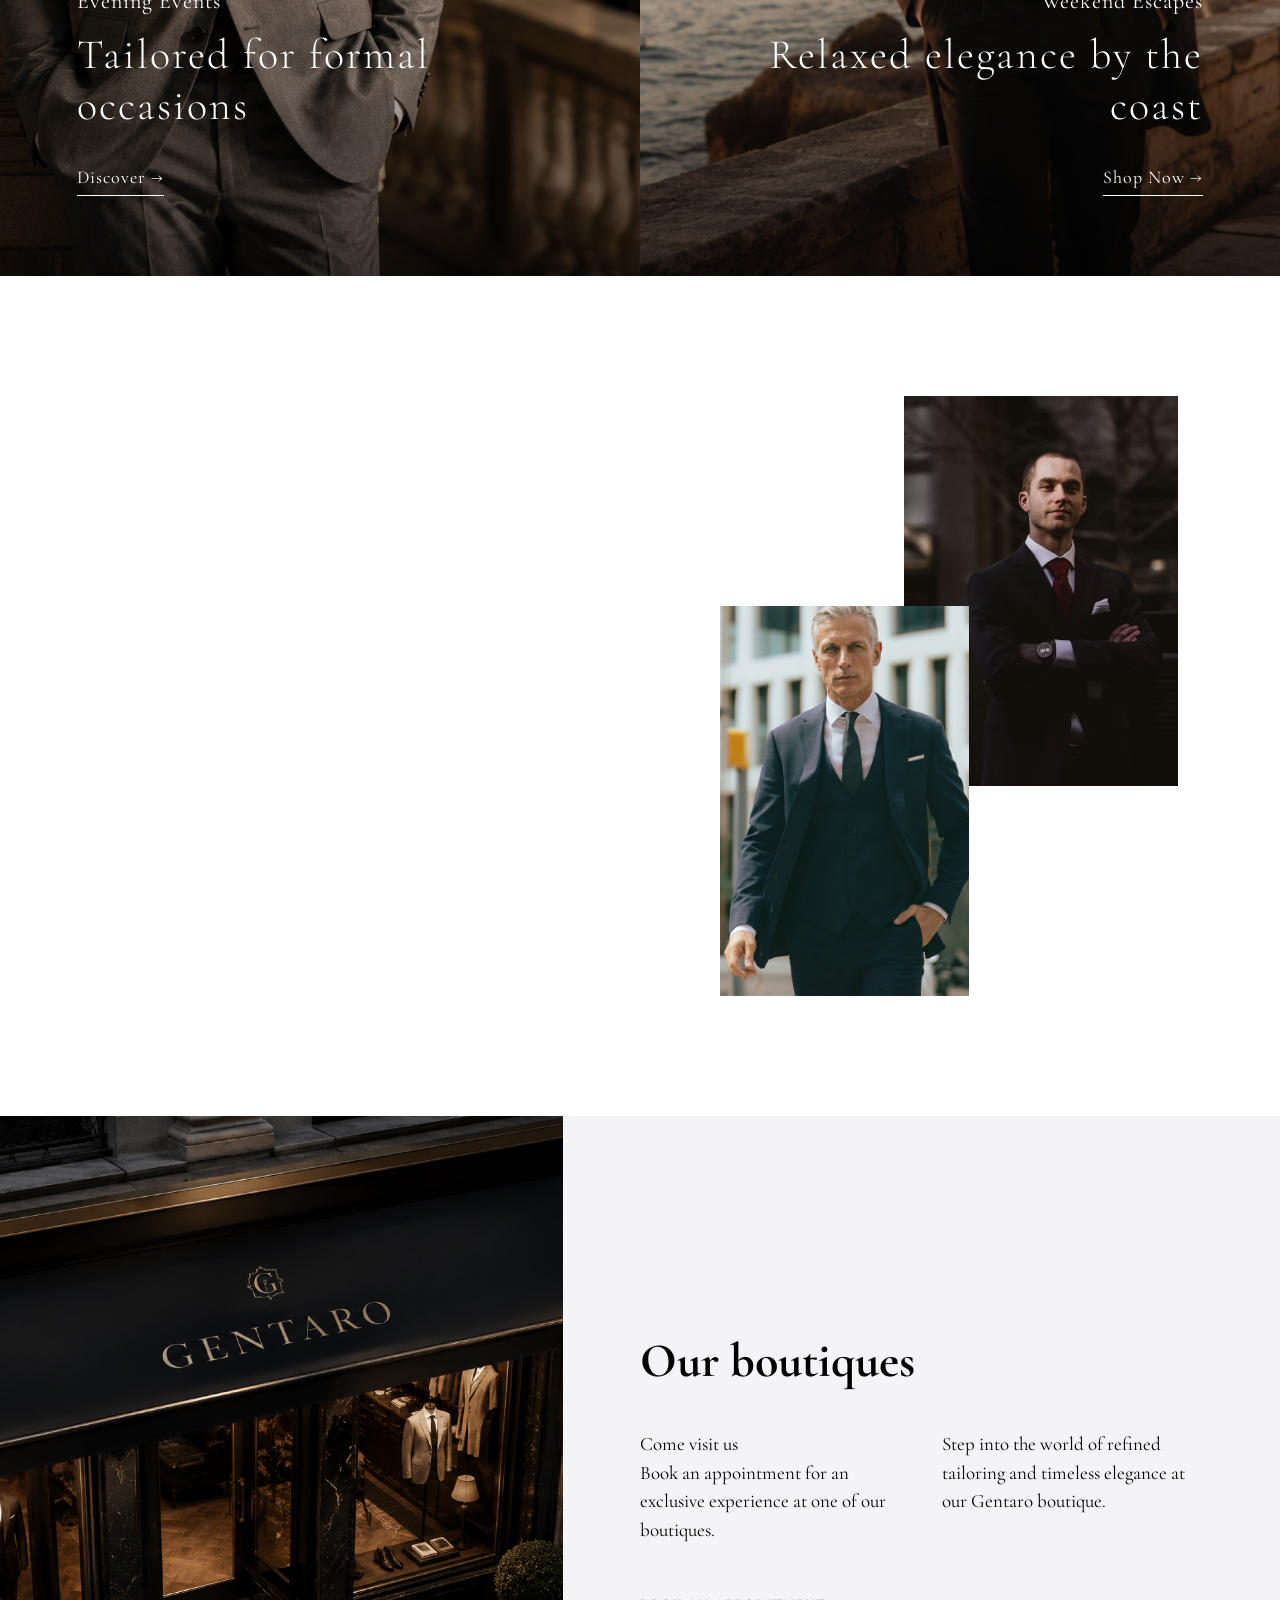
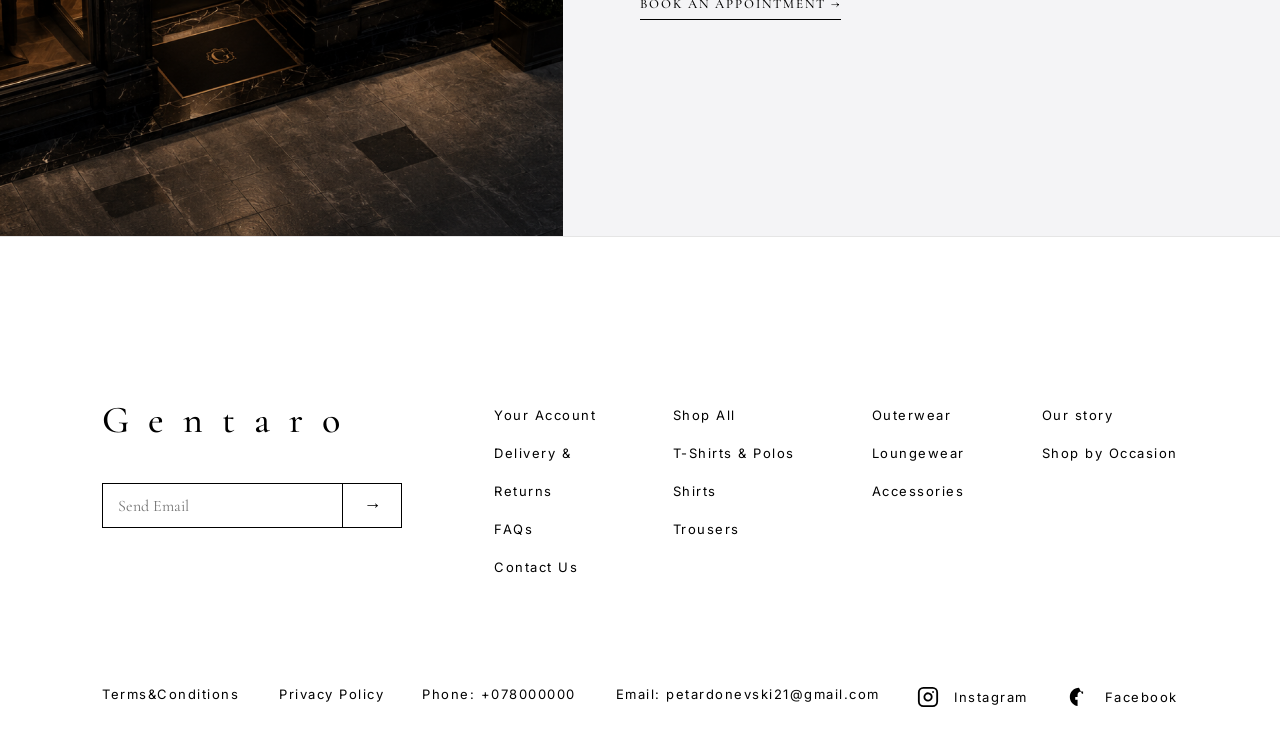
==== commit 5f552b40: "fix image paths" ====
--- a/index.html
+++ b/index.html
@@ -47,10 +47,10 @@
                     </div>
                     <div class="mega-menu-right">
                         <div class="mega-img-wrapper">
-                            <img src="../PRVASTRANA/slikizaprva/levoclothing.png" alt="Boutique"> 
+                            <img src="slikizaprva/levoclothing.png" alt="Boutique"> 
                         </div>
                         <div class="mega-img-wrapper">
-                            <img src="../PRVASTRANA/slikizaprva/clothingdesno.png" alt="Model"> 
+                            <img src="slikizaprva/clothingdesno.png" alt="Model"> 
                         </div>
                     </div>
                 </div>
@@ -61,17 +61,17 @@
                 <div class="mega-menu">
                     <div class="tailoring-grid">
                         <a href="#" class="tailoring-card">
-                            <img src="../PRVASTRANA/slikizaprva/BESPOKETAILORING.png" alt="Bespoke Tailoring">
+                            <img src="slikizaprva/BESPOKETAILORING.png" alt="Bespoke Tailoring">
                             <div class="card-overlay"></div>
                             <span class="card-title">Bespoke Tailoring</span>
                         </a>
                         <a href="#" class="tailoring-card">
-                            <img src="../PRVASTRANA/slikizaprva/MEASURE.png" alt="Made to Measure">
+                            <img src="slikizaprva/MEASURE.png" alt="Made to Measure">
                             <div class="card-overlay"></div>
                             <span class="card-title">Made to Measure</span>
                         </a>
                         <a href="../PRVASTRANA/TAILORING/tailoring.html" class="tailoring-card">
-                            <img src="../PRVASTRANA/slikizaprva/PROCESS.jpg" alt="The Process">
+                            <img src="slikizaprva/PROCESS.jpg" alt="The Process">
                             <div class="card-overlay"></div>
                             <span class="card-title">The Process</span>
                         </a>
@@ -98,17 +98,17 @@
                     
                     <div class="occasion-right">
                         <a href="#" class="occasion-card">
-                            <img src="../PRVASTRANA/slikizaprva/occasioneden.png" alt="Work">
+                            <img src="slikizaprva/occasioneden.png" alt="Work">
                             <div class="card-overlay"></div>
                             <span class="card-title">Work</span>
                         </a>
                         <a href="#" class="occasion-card">
-                            <img src="../PRVASTRANA/slikizaprva/occasiondva.png" alt="Party">
+                            <img src="slikizaprva/occasiondva.png" alt="Party">
                             <div class="card-overlay"></div>
                             <span class="card-title">Party</span>
                         </a>
                         <a href="#" class="occasion-card">
-                            <img src="../PRVASTRANA/slikizaprva/occasiontri.png" alt="Weekend">
+                            <img src="slikizaprva/occasiontri.png" alt="Weekend">
                             <div class="card-overlay"></div>
                             <span class="card-title">Weekend</span>
                         </a>
@@ -154,7 +154,7 @@
         
         <div class="ql-left reveal-up">
             <div class="portrait-wrapper">
-                <img src="../PRVASTRANA/slikizaprva/TRETASEKCIJA.png" alt="Model Portrait" class="portrait-img">
+                <img src="slikizaprva/TRETASEKCIJA.png" alt="Model Portrait" class="portrait-img">
             </div>
         </div>
 
@@ -164,24 +164,24 @@
             <div class="products-grid">
                 <div class="product-card reveal-up" style="transition-delay: 0.1s;">
                     <div class="img-wrapper">
-                        <img src="../PRVASTRANA/slikizaprva/prva.png" alt="Graphite Tailoring" class="main-img">
-                        <img src="../PRVASTRANA/slikizaprva/prvanahover.png" alt="Graphite Tailoring Hover" class="hover-img">
+                        <img src="slikizaprva/prva.png" alt="Graphite Tailoring" class="main-img">
+                        <img src="slikizaprva/prvanahover.png" alt="Graphite Tailoring Hover" class="hover-img">
                     </div>
                     <p>Graphite Tailoring</p>
                 </div>
                 
                 <div class="product-card reveal-up" style="transition-delay: 0.3s;">
                     <div class="img-wrapper">
-                        <img src="../PRVASTRANA/slikizaprva/vtora.png" alt="Sandstone Elegance" class="main-img">
-                        <img src="../PRVASTRANA/slikizaprva/vtorahover.png" alt="Sandstone Elegance Hover" class="hover-img">
+                        <img src="slikizaprva/vtora.png" alt="Sandstone Elegance" class="main-img">
+                        <img src="slikizaprva/vtorahover.png" alt="Sandstone Elegance Hover" class="hover-img">
                     </div>
                     <p>Sandstone Elegance</p>
                 </div>
                 
                 <div class="product-card reveal-up" style="transition-delay: 0.5s;">
                     <div class="img-wrapper">
-                        <img src="../PRVASTRANA/slikizaprva/treta.png" alt="Midnight Precision" class="main-img">
-                        <img src="../PRVASTRANA/slikizaprva/tretahover.png" alt="Midnight Precision Hover" class="hover-img">
+                        <img src="slikizaprva/treta.png" alt="Midnight Precision" class="main-img">
+                        <img src="slikizaprva/tretahover.png" alt="Midnight Precision Hover" class="hover-img">
                     </div>
                     <p>Midnight Precision</p>
                 </div>
@@ -196,7 +196,7 @@
     <section class="accordion-section">
     <div class="accordion-container">
         
-        <div class="accordion-panel" style="background-image: url('../PRVASTRANA/slikizaprva/CETVRTASEKCIJATRI.jpg');">
+        <div class="accordion-panel" style="background-image: url('slikizaprva/CETVRTASEKCIJATRI.jpg');">
             <div class="panel-vertical-title">FABRICS</div>
             <div class="panel-content">
                 <h3>FABRICS</h3>
@@ -204,7 +204,7 @@
             </div>
         </div>
 
-        <div class="accordion-panel active" style="background-image: url('../PRVASTRANA/slikizaprva/CETVRTASEKCIJA.png');">
+        <div class="accordion-panel active" style="background-image: url('slikizaprva/CETVRTASEKCIJA.png');">
             <div class="panel-vertical-title">TAILORING</div>
             <div class="panel-content">
                 <h3>TAILORING</h3>
@@ -212,7 +212,7 @@
             </div>
         </div>
 
-        <div class="accordion-panel" style="background-image: url('../PRVASTRANA/slikizaprva/CETVRTASEKCIJADVA.png');">
+        <div class="accordion-panel" style="background-image: url('slikizaprva/CETVRTASEKCIJADVA.png');">
             <div class="panel-vertical-title">PORTRAIT</div>
             <div class="panel-content">
                 <h3>PORTRAIT</h3>
@@ -232,7 +232,7 @@
 </section>
 <section class="split-display-section">
     
-    <div class="split-block left-block" style="background-image: url('../PRVASTRANA/slikizaprva/leva.png');">
+    <div class="split-block left-block" style="background-image: url('slikizaprva/leva.png');">
         <div class="split-text-content align-left reveal-up">
             <h4>Evening Events</h4>
             <h2>Tailored for formal occasions</h2>
@@ -240,7 +240,7 @@
         </div>
     </div>
 
-    <div class="split-block right-block" style="background-image: url('../PRVASTRANA/slikizaprva/SESTADESNA.png');">
+    <div class="split-block right-block" style="background-image: url('slikizaprva/SESTADESNA.png');">
         <div class="split-text-content align-right reveal-up">
             <h4>Weekend Escapes</h4>
             <h2>Relaxed elegance by the coast</h2>
@@ -266,8 +266,8 @@
         </div>
 
         <div class="our-story-images reveal-up">
-            <img src="../PRVASTRANA/slikizaprva/abouteden.png" alt="Gentaro Man" class="story-img-top">
-            <img src="../PRVASTRANA/slikizaprva/aboutdva.jpg" alt="Suit Detail" class="story-img-bottom">
+            <img src="slikizaprva/abouteden.png" alt="Gentaro Man" class="story-img-top">
+            <img src="slikizaprva/aboutdva.jpg" alt="Suit Detail" class="story-img-bottom">
         </div>
 
     </div>
@@ -275,7 +275,7 @@
 
 <section class="boutiques-section">
     <div class="boutiques-image-container">
-        <img src="../PRVASTRANA/slikizaprva/predposledna.png" alt="Gentaro Boutique" class="boutique-img">
+        <img src="slikizaprva/predposledna.png" alt="Gentaro Boutique" class="boutique-img">
     </div>
 
     <div class="boutiques-content">
@@ -397,7 +397,7 @@
     <div class="cart-content">
         <div class="cart-item">
             <div class="cart-item-img-wrapper">
-                <img src="../PRVASTRANA/PRODUCTS6CRVENO/slikiodela/crveno.png" alt="Graphite Tailoring" class="cart-item-img">
+                <img src="PRODUCTS6CRVENO/slikiodela/crveno.png" alt="Graphite Tailoring" class="cart-item-img">
             </div>
             <div class="cart-item-details">
                 <div class="cart-item-top">
@@ -450,8 +450,8 @@
                 <a href="#">Outerwear</a>
                 <a href="#">Accessories</a>
     <div class="m-placeholder-images">
-    <img src="../PRVASTRANA/slikizaprva/levoclothing.png" alt="Boutique" style="flex: 1; height: 120px; object-fit: cover;">
-    <img src="../PRVASTRANA/slikizaprva/clothingdesno.png" alt="Model" style="flex: 1; height: 120px; object-fit: cover;">
+    <img src="slikizaprva/levoclothing.png" alt="Boutique" style="flex: 1; height: 120px; object-fit: cover;">
+    <img src="slikizaprva/clothingdesno.png" alt="Model" style="flex: 1; height: 120px; object-fit: cover;">
 </div>
             </div>
         </div>
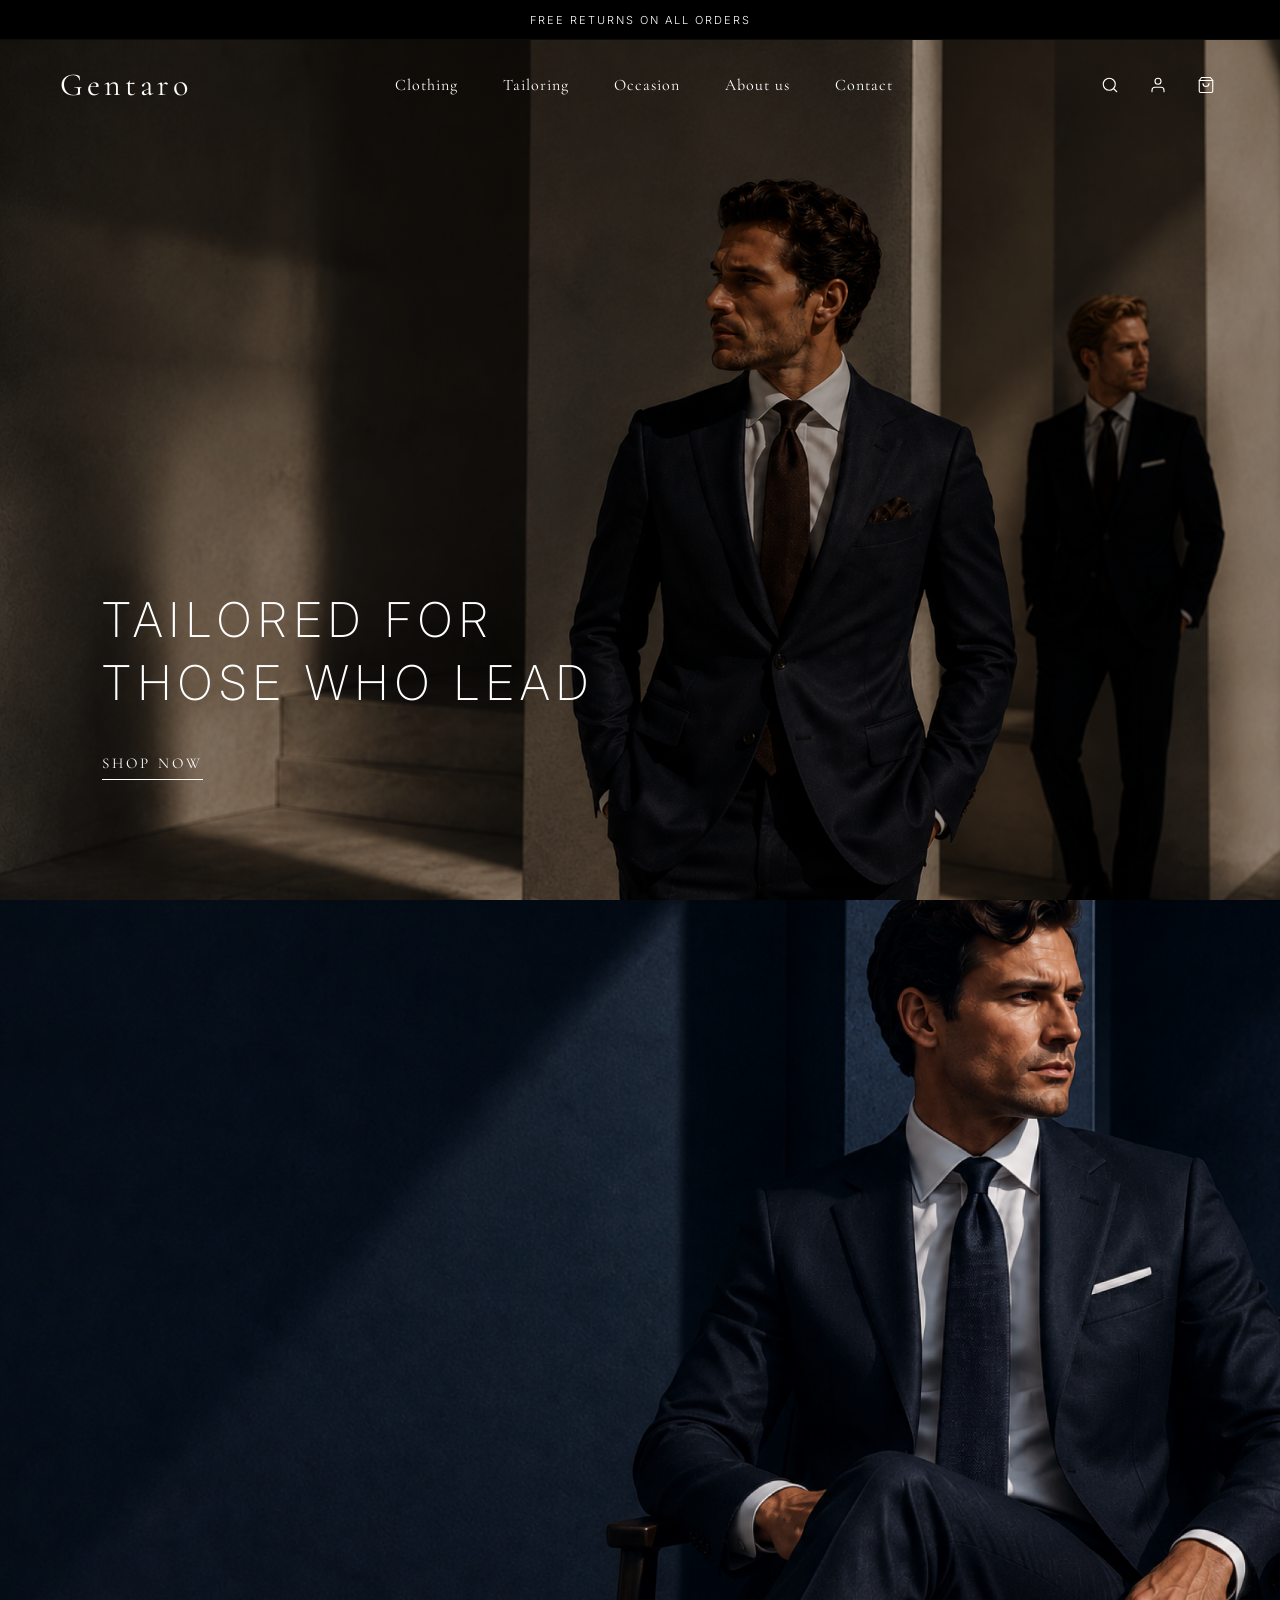
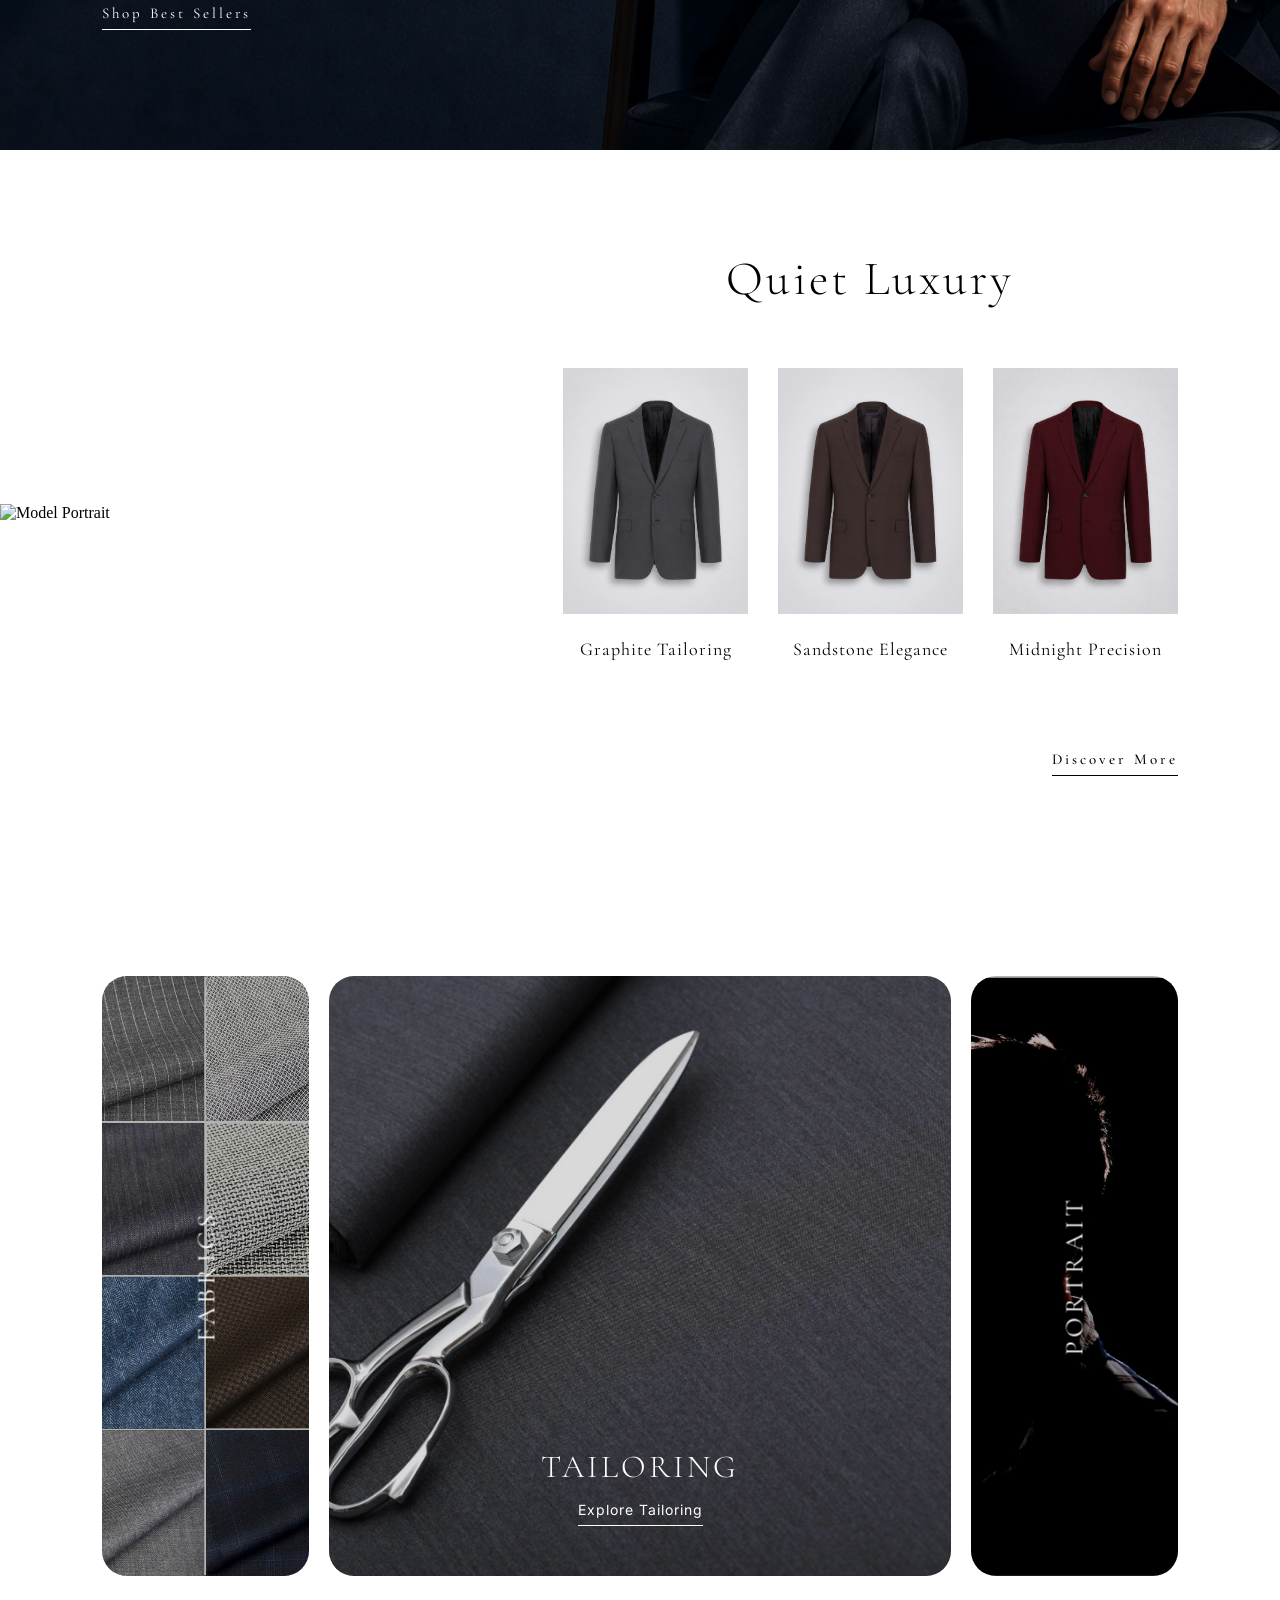
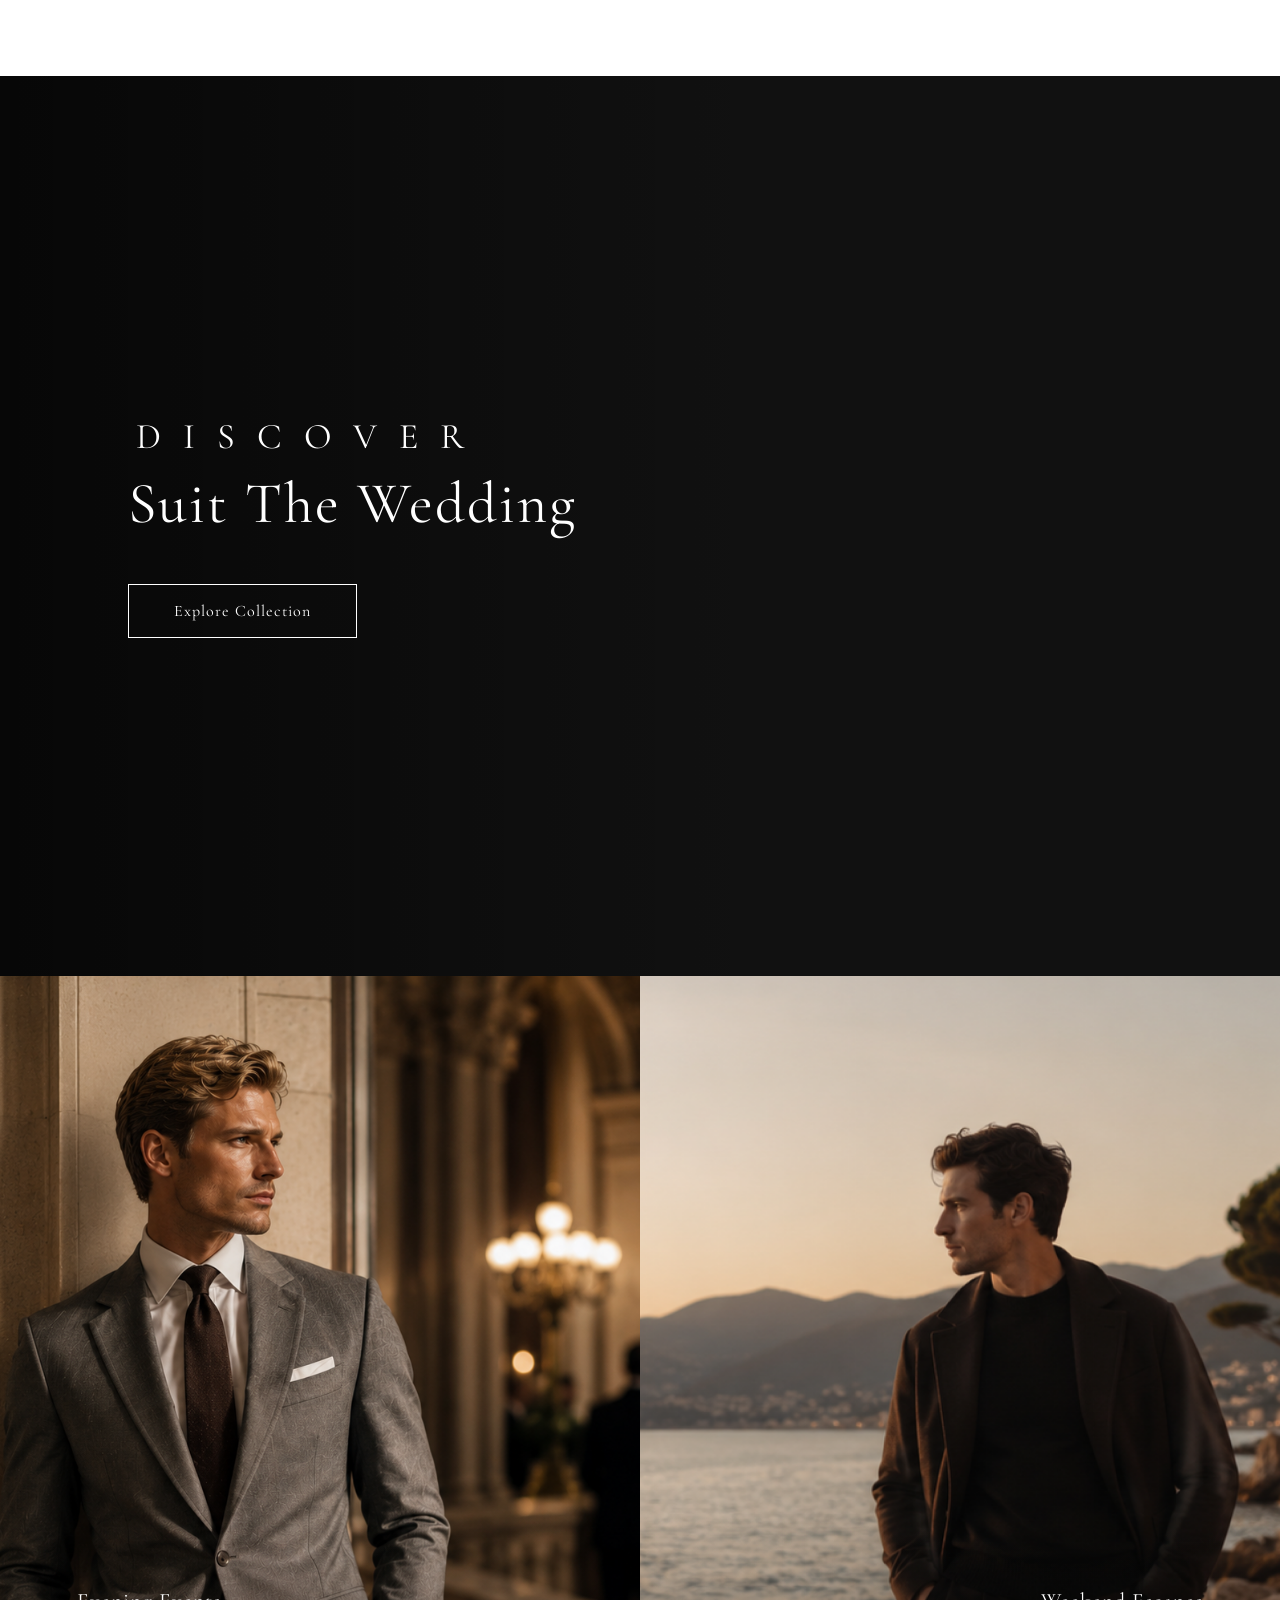
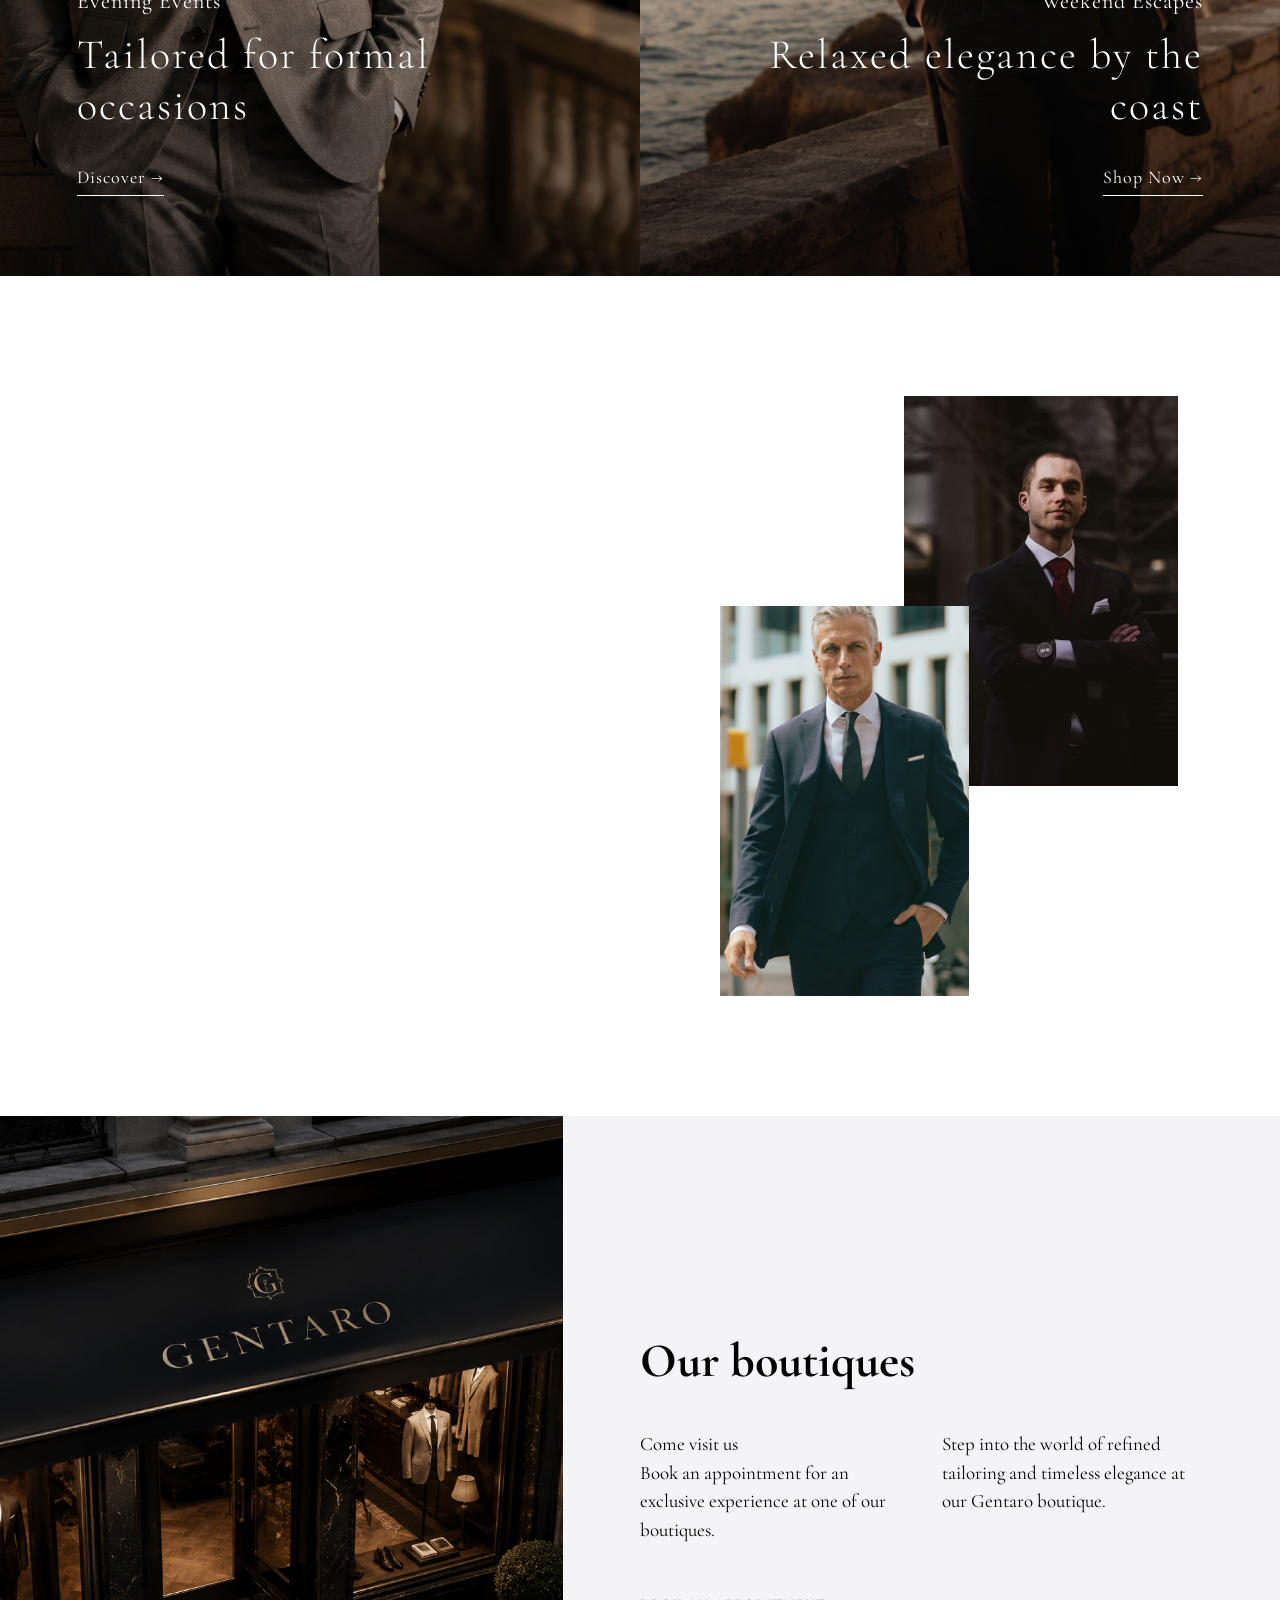
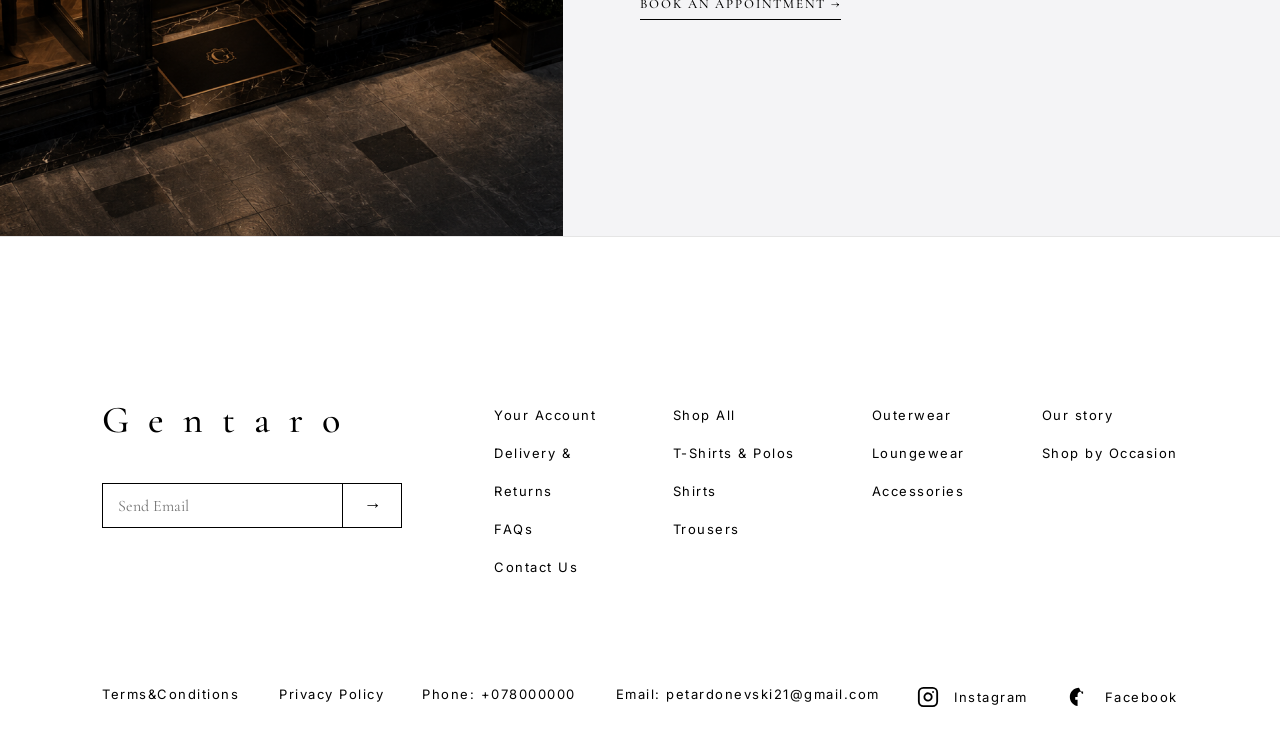
==== commit 298ff015: "fix image and link paths across all pages" ====
--- a/index.html
+++ b/index.html
@@ -33,8 +33,8 @@
                     <div class="mega-menu-left">
                         <div class="mega-menu-column">
                             <h4>Categories</h4>
-                            <a href="../PRVASTRANA/SUITS/suits.html">Shop All</a>
-                            <a href="../PRVASTRANA/SUITS/suits.html">Suits</a>
+                            <a href="SUITS/suits.html">Shop All</a>
+                            <a href="SUITS/suits.html">Suits</a>
                             <a href="#">Outerwear</a>
                             <a href="#">Accessories</a>
                         </div>
@@ -70,7 +70,7 @@
                             <div class="card-overlay"></div>
                             <span class="card-title">Made to Measure</span>
                         </a>
-                        <a href="../PRVASTRANA/TAILORING/tailoring.html" class="tailoring-card">
+                        <a href="TAILORING/tailoring.html" class="tailoring-card">
                             <img src="slikizaprva/PROCESS.jpg" alt="The Process">
                             <div class="card-overlay"></div>
                             <span class="card-title">The Process</span>
@@ -116,15 +116,15 @@
                 </div>
             </div>
             
-            <a href="../PRVASTRANA/ABOUT/about.html">About us</a>
-            <a href="../PRVASTRANA/CONTACT/contact.html">Contact</a>
+            <a href="ABOUT/about.html">About us</a>
+            <a href="CONTACT/contact.html">Contact</a>
         </nav>
         
 <div class="header-icons">
             <button class="icon-btn" aria-label="Search">
                 <svg width="18" height="18" viewBox="0 0 24 24" fill="none" stroke="currentColor" stroke-width="1.5" stroke-linecap="round" stroke-linejoin="round"><circle cx="11" cy="11" r="8"></circle><line x1="21" y1="21" x2="16.65" y2="16.65"></line></svg>
             </button>
-            <a href="../PRVASTRANA/LOGIN/login.html" class="icon-btn" aria-label="Profile">
+            <a href="LOGIN/login.html" class="icon-btn" aria-label="Profile">
                 <svg width="18" height="18" viewBox="0 0 24 24" fill="none" stroke="currentColor" stroke-width="1.5" stroke-linecap="round" stroke-linejoin="round"><path d="M20 21v-2a4 4 0 0 0-4-4H8a4 4 0 0 0-4 4v2"></path><circle cx="12" cy="7" r="4"></circle></svg>
             </a>
             <button class="icon-btn" aria-label="Cart">
@@ -141,12 +141,12 @@
     <section class="hero-section">
         <div class="hero-content">
             <h1>TAILORED FOR<br>THOSE WHO LEAD</h1>
-            <a href="../PRVASTRANA/SUITS/suits.html" class="shop-now-btn">SHOP NOW</a>
+            <a href="SUITS/suits.html" class="shop-now-btn">SHOP NOW</a>
         </div>
     </section>
     <section class="best-sellers-section">
         <div class="best-sellers-content">
-            <a href="../PRVASTRANA/SUITS/suits.html" class="shop-now-btn">Shop Best Sellers</a>
+            <a href="SUITS/suits.html" class="shop-now-btn">Shop Best Sellers</a>
         </div>
     </section>
 <section class="quiet-luxury-section">
@@ -208,7 +208,7 @@
             <div class="panel-vertical-title">TAILORING</div>
             <div class="panel-content">
                 <h3>TAILORING</h3>
-                <a href="../PRVASTRANA/TAILORING/tailoring.html" class="shop-now-btn">Explore Tailoring</a>
+                <a href="TAILORING/tailoring.html" class="shop-now-btn">Explore Tailoring</a>
             </div>
         </div>
 
@@ -227,7 +227,7 @@
         <h4 class="wedding-subtitle">DISCOVER</h4>
         <h2 class="wedding-title">Suit The Wedding</h2>
         
-        <a href="../PRVASTRANA/SUITS/suits.html" class="wedding-btn">Explore Collection</a>
+        <a href="SUITS/suits.html" class="wedding-btn">Explore Collection</a>
     </div>
 </section>
 <section class="split-display-section">
@@ -236,7 +236,7 @@
         <div class="split-text-content align-left reveal-up">
             <h4>Evening Events</h4>
             <h2>Tailored for formal occasions</h2>
-            <a href="../PRVASTRANA/SUITS/suits.html" class="shop-now-btn text-white">Discover &rarr;</a>
+            <a href="SUITS/suits.html" class="shop-now-btn text-white">Discover &rarr;</a>
         </div>
     </div>
 
@@ -244,7 +244,7 @@
         <div class="split-text-content align-right reveal-up">
             <h4>Weekend Escapes</h4>
             <h2>Relaxed elegance by the coast</h2>
-            <a href="../PRVASTRANA/SUITS/suits.html" class="shop-now-btn text-white">Shop Now &rarr;</a>
+            <a href="SUITS/suits.html" class="shop-now-btn text-white">Shop Now &rarr;</a>
         </div>
     </div>
 
@@ -262,7 +262,7 @@
                 philosophy is centered around creating refined essentials for gentlemen who 
                 appreciate lasting style over passing trends.
             </p>
-            <a href="../PRVASTRANA/ABOUT/about.html" class="shop-now-btn text-dark">Discover Our Story &rarr;</a>
+            <a href="ABOUT/about.html" class="shop-now-btn text-dark">Discover Our Story &rarr;</a>
         </div>
 
         <div class="our-story-images reveal-up">
@@ -290,7 +290,7 @@
                     Step into the world of refined tailoring and timeless elegance at our Gentaro boutique.
                 </p>
             </div>
-            <a href="../PRVASTRANA/CONTACT/contact.html#appointment" class="shop-now-btn text-dark uppercase-btn">BOOK AN APPOINTMENT &rarr;</a>
+            <a href="CONTACT/contact.html#appointment" class="shop-now-btn text-dark uppercase-btn">BOOK AN APPOINTMENT &rarr;</a>
         </div>
     </div>
 </section>
@@ -377,7 +377,7 @@
         <div class="search-suggestions">
             <h3 class="suggestions-heading">Search Suggestions</h3>
             <ul class="suggestions-list">
-                <li><a href="../PRVASTRANA/SUITS/suits.html">Suits & Tailoring</a></li>
+                <li><a href="SUITS/suits.html">Suits & Tailoring</a></li>
                 <li><a href="#">New Arrivals</a></li>
                 <li><a href="#">Summer 2026 Collection</a></li>
                 <li><a href="#">Accessories</a></li>
@@ -433,7 +433,7 @@
 <div class="mobile-menu-overlay" id="mobileMenuOverlay"></div>
 <div class="mobile-menu-panel" id="mobileMenuPanel">
 <div class="m-menu-header">
-    <a href="../PRVASTRANA/LOGIN/login.html" aria-label="Profile" style="color: inherit; display: flex;">
+    <a href="LOGIN/login.html" aria-label="Profile" style="color: inherit; display: flex;">
         <svg width="20" height="20" viewBox="0 0 24 24" fill="none" stroke="currentColor" stroke-width="1.5"><path d="M20 21v-2a4 4 0 0 0-4-4H8a4 4 0 0 0-4 4v2"></path><circle cx="12" cy="7" r="4"></circle></svg>
     </a>
     <span class="m-menu-logo">Gentaro</span>
@@ -476,10 +476,10 @@
         </div>
         
         <div class="m-accordion-item">
-            <a href="../PRVASTRANA/ABOUT/about.html" class="m-simple-link">About us <span>v</span></a>
+            <a href="ABOUT/about.html" class="m-simple-link">About us <span>v</span></a>
         </div>
         <div class="m-accordion-item">
-            <a href="../PRVASTRANA/CONTACT/contact.html" class="m-simple-link">Contact <span>v</span></a>
+            <a href="CONTACT/contact.html" class="m-simple-link">Contact <span>v</span></a>
         </div>
     </div>
 </div>
--- a/style.css
+++ b/style.css
@@ -146,7 +146,7 @@
     
     /* Со градиентот за затемнување и сликата */
     background: linear-gradient(rgba(0, 0, 0, 0.25), rgba(0, 0, 0, 0.25)), 
-                url('../PRVASTRANA//slikizaprva/hero.png') no-repeat center center/cover;
+                url('slikizaprva/hero.png') no-repeat center center/cover;
     
     display: flex;
     align-items: flex-end;
@@ -171,7 +171,7 @@
     /* calc(100vh - 50px) за да се компензира висината на белиот простор */
     height: calc(100vh - 50px);
     width: 100%;
-    background: url('../PRVASTRANA/slikizaprva/vtorasekcija.png') no-repeat center center/cover;
+    background: url('slikizaprva/vtorasekcija.png') no-repeat center center/cover;
     display: flex;
     align-items: flex-end;
     padding-left: 8%;
@@ -466,7 +466,7 @@
     /* ОВА Е НОВОТО: Градиент што оди од лево кон десно. 
        Почнува со 60% црна боја и избледува до целосно проѕирна на средината (60%) */
     background: linear-gradient(to right, rgba(0, 0, 0, 0.6) 0%, rgba(0, 0, 0, 0) 60%), 
-    url('../PRVASTRANA/slikizaprva/PETTASEKCIJA.png') no-repeat center center/cover;  
+    url('slikizaprva/PETTASEKCIJA.png') no-repeat center center/cover;  
     display: flex;
     align-items: center; 
     padding-left: 10%; 
